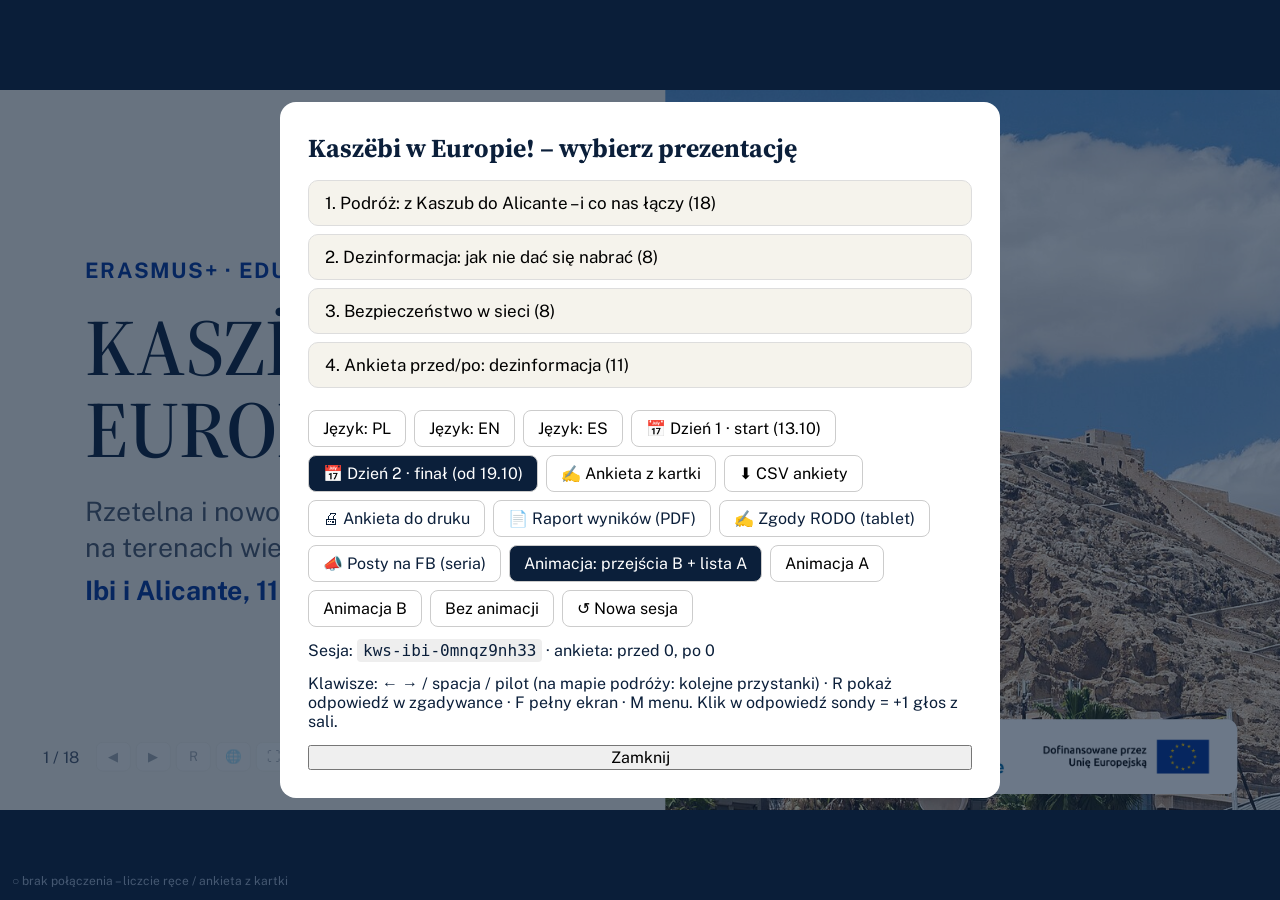
==== index.html @ cbd4b21d "Certificate step 3 shows only the A4 preview (v73) Co-Authored-By: Claude Opus 5.5 <noreply@anthropi" ====
<!doctype html>
<html lang="pl">
<head>
<meta charset="utf-8">
<meta name="viewport" content="width=device-width,initial-scale=1">
<title>Kaszëbi w Europie! – prezentacje</title>
<link rel="preconnect" href="https://fonts.googleapis.com">
<link href="https://fonts.googleapis.com/css2?family=Public+Sans:wght@400;700&family=Source+Serif+4:wght@600&display=swap" rel="stylesheet">
<link rel="stylesheet" href="vendor/maplibre-gl.css">
<link rel="stylesheet" href="style.css?v=73">
</head>
<body>
<div id="viewport"></div>
<div id="nav"><button id="prev">←</button><span id="pos"></span><button id="next">→</button></div>
<div id="chrome">
  <button data-act="prev">◀</button><button data-act="next">▶</button>
  <button data-act="reveal">R</button><button data-act="full">⛶</button><button data-act="menu">☰ Menu</button>
</div>
<div id="live"></div>
<div id="menu"><div class="card" id="menucard"></div></div>
<script src="qrcode.min.js"></script>
<script src="data.js?v=73"></script>
<script src="credits.js?v=73"></script>
<script src="vendor/maplibre-gl.js"></script>
<script src="common.js?v=73"></script>
<script src="maps.js?v=73"></script>
<script src="app.js?v=73"></script>
</body>
</html>
---- vendor/maplibre-gl.css ----
.maplibregl-map{font:12px/20px Helvetica Neue,Arial,Helvetica,sans-serif;overflow:hidden;position:relative;-webkit-tap-highlight-color:rgb(0 0 0/0)}.maplibregl-canvas{left:0;position:absolute;top:0}.maplibregl-map:fullscreen{height:100%;width:100%}.maplibregl-ctrl-group button.maplibregl-ctrl-compass{touch-action:none}.maplibregl-canvas-container.maplibregl-interactive,.maplibregl-ctrl-group button.maplibregl-ctrl-compass{cursor:grab;-webkit-user-select:none;-moz-user-select:none;user-select:none}.maplibregl-canvas-container.maplibregl-interactive.maplibregl-track-pointer{cursor:pointer}.maplibregl-canvas-container.maplibregl-interactive:active,.maplibregl-ctrl-group button.maplibregl-ctrl-compass:active{cursor:grabbing}.maplibregl-canvas-container.maplibregl-touch-zoom-rotate,.maplibregl-canvas-container.maplibregl-touch-zoom-rotate .maplibregl-canvas{touch-action:pan-x pan-y}.maplibregl-canvas-container.maplibregl-touch-drag-pan,.maplibregl-canvas-container.maplibregl-touch-drag-pan .maplibregl-canvas{touch-action:pinch-zoom}.maplibregl-canvas-container.maplibregl-touch-zoom-rotate.maplibregl-touch-drag-pan,.maplibregl-canvas-container.maplibregl-touch-zoom-rotate.maplibregl-touch-drag-pan .maplibregl-canvas{touch-action:none}.maplibregl-canvas-container.maplibregl-touch-drag-pan.maplibregl-cooperative-gestures,.maplibregl-canvas-container.maplibregl-touch-drag-pan.maplibregl-cooperative-gestures .maplibregl-canvas{touch-action:pan-x pan-y}.maplibregl-ctrl-bottom-left,.maplibregl-ctrl-bottom-right,.maplibregl-ctrl-top-left,.maplibregl-ctrl-top-right{pointer-events:none;position:absolute;z-index:2}.maplibregl-ctrl-top-left{left:0;top:0}.maplibregl-ctrl-top-right{right:0;top:0}.maplibregl-ctrl-bottom-left{bottom:0;left:0}.maplibregl-ctrl-bottom-right{bottom:0;right:0}.maplibregl-ctrl{clear:both;pointer-events:auto;transform:translate(0)}.maplibregl-ctrl-top-left .maplibregl-ctrl{float:left;margin:10px 0 0 10px}.maplibregl-ctrl-top-right .maplibregl-ctrl{float:right;margin:10px 10px 0 0}.maplibregl-ctrl-bottom-left .maplibregl-ctrl{float:left;margin:0 0 10px 10px}.maplibregl-ctrl-bottom-right .maplibregl-ctrl{float:right;margin:0 10px 10px 0}.maplibregl-ctrl-group{background:#fff;border-radius:4px}.maplibregl-ctrl-group:not(:empty){box-shadow:0 0 0 2px rgba(0,0,0,.1)}@media (forced-colors:active){.maplibregl-ctrl-group:not(:empty){box-shadow:0 0 0 2px ButtonText}}.maplibregl-ctrl-group button{background-color:transparent;border:0;box-sizing:border-box;cursor:pointer;display:block;height:29px;outline:none;padding:0;width:29px}.maplibregl-ctrl-group button+button{border-top:1px solid #ddd}.maplibregl-ctrl button .maplibregl-ctrl-icon{background-position:50%;background-repeat:no-repeat;display:block;height:100%;width:100%}@media (forced-colors:active){.maplibregl-ctrl-icon{background-color:transparent}.maplibregl-ctrl-group button+button{border-top:1px solid ButtonText}}.maplibregl-ctrl button::-moz-focus-inner{border:0;padding:0}.maplibregl-ctrl-attrib-button:focus,.maplibregl-ctrl-group button:focus{box-shadow:0 0 2px 2px #0096ff}.maplibregl-ctrl button:disabled{cursor:not-allowed}.maplibregl-ctrl button:disabled .maplibregl-ctrl-icon{opacity:.25}.maplibregl-ctrl button:not(:disabled):hover{background-color:rgb(0 0 0/5%)}.maplibregl-ctrl-group button:focus:focus-visible{box-shadow:0 0 2px 2px #0096ff}.maplibregl-ctrl-group button:focus:not(:focus-visible){box-shadow:none}.maplibregl-ctrl-group button:focus:first-child{border-radius:4px 4px 0 0}.maplibregl-ctrl-group button:focus:last-child{border-radius:0 0 4px 4px}.maplibregl-ctrl-group button:focus:only-child{border-radius:inherit}.maplibregl-ctrl button.maplibregl-ctrl-zoom-out .maplibregl-ctrl-icon{background-image:url("data:image/svg+xml;charset=utf-8,%3Csvg xmlns='http://www.w3.org/2000/svg' width='29' height='29' fill='%23333' viewBox='0 0 29 29'%3E%3Cpath d='M10 13c-.75 0-1.5.75-1.5 1.5S9.25 16 10 16h9c.75 0 1.5-.75 1.5-1.5S19.75 13 19 13z'/%3E%3C/svg%3E")}.maplibregl-ctrl button.maplibregl-ctrl-zoom-in .maplibregl-ctrl-icon{background-image:url("data:image/svg+xml;charset=utf-8,%3Csvg xmlns='http://www.w3.org/2000/svg' width='29' height='29' fill='%23333' viewBox='0 0 29 29'%3E%3Cpath d='M14.5 8.5c-.75 0-1.5.75-1.5 1.5v3h-3c-.75 0-1.5.75-1.5 1.5S9.25 16 10 16h3v3c0 .75.75 1.5 1.5 1.5S16 19.75 16 19v-3h3c.75 0 1.5-.75 1.5-1.5S19.75 13 19 13h-3v-3c0-.75-.75-1.5-1.5-1.5'/%3E%3C/svg%3E")}@media (forced-colors:active){.maplibregl-ctrl button.maplibregl-ctrl-zoom-out .maplibregl-ctrl-icon{background-image:url("data:image/svg+xml;charset=utf-8,%3Csvg xmlns='http://www.w3.org/2000/svg' width='29' height='29' fill='%23fff' viewBox='0 0 29 29'%3E%3Cpath d='M10 13c-.75 0-1.5.75-1.5 1.5S9.25 16 10 16h9c.75 0 1.5-.75 1.5-1.5S19.75 13 19 13z'/%3E%3C/svg%3E")}.maplibregl-ctrl button.maplibregl-ctrl-zoom-in .maplibregl-ctrl-icon{background-image:url("data:image/svg+xml;charset=utf-8,%3Csvg xmlns='http://www.w3.org/2000/svg' width='29' height='29' fill='%23fff' viewBox='0 0 29 29'%3E%3Cpath d='M14.5 8.5c-.75 0-1.5.75-1.5 1.5v3h-3c-.75 0-1.5.75-1.5 1.5S9.25 16 10 16h3v3c0 .75.75 1.5 1.5 1.5S16 19.75 16 19v-3h3c.75 0 1.5-.75 1.5-1.5S19.75 13 19 13h-3v-3c0-.75-.75-1.5-1.5-1.5'/%3E%3C/svg%3E")}}@media (forced-colors:active) and (prefers-color-scheme:light){.maplibregl-ctrl button.maplibregl-ctrl-zoom-out .maplibregl-ctrl-icon{background-image:url("data:image/svg+xml;charset=utf-8,%3Csvg xmlns='http://www.w3.org/2000/svg' width='29' height='29' viewBox='0 0 29 29'%3E%3Cpath d='M10 13c-.75 0-1.5.75-1.5 1.5S9.25 16 10 16h9c.75 0 1.5-.75 1.5-1.5S19.75 13 19 13z'/%3E%3C/svg%3E")}.maplibregl-ctrl button.maplibregl-ctrl-zoom-in .maplibregl-ctrl-icon{background-image:url("data:image/svg+xml;charset=utf-8,%3Csvg xmlns='http://www.w3.org/2000/svg' width='29' height='29' viewBox='0 0 29 29'%3E%3Cpath d='M14.5 8.5c-.75 0-1.5.75-1.5 1.5v3h-3c-.75 0-1.5.75-1.5 1.5S9.25 16 10 16h3v3c0 .75.75 1.5 1.5 1.5S16 19.75 16 19v-3h3c.75 0 1.5-.75 1.5-1.5S19.75 13 19 13h-3v-3c0-.75-.75-1.5-1.5-1.5'/%3E%3C/svg%3E")}}.maplibregl-ctrl button.maplibregl-ctrl-fullscreen .maplibregl-ctrl-icon{background-image:url("data:image/svg+xml;charset=utf-8,%3Csvg xmlns='http://www.w3.org/2000/svg' width='29' height='29' fill='%23333' viewBox='0 0 29 29'%3E%3Cpath d='M24 16v5.5c0 1.75-.75 2.5-2.5 2.5H16v-1l3-1.5-4-5.5 1-1 5.5 4 1.5-3zM6 16l1.5 3 5.5-4 1 1-4 5.5 3 1.5v1H7.5C5.75 24 5 23.25 5 21.5V16zm7-11v1l-3 1.5 4 5.5-1 1-5.5-4L6 13H5V7.5C5 5.75 5.75 5 7.5 5zm11 2.5c0-1.75-.75-2.5-2.5-2.5H16v1l3 1.5-4 5.5 1 1 5.5-4 1.5 3h1z'/%3E%3C/svg%3E")}.maplibregl-ctrl button.maplibregl-ctrl-shrink .maplibregl-ctrl-icon{background-image:url("data:image/svg+xml;charset=utf-8,%3Csvg xmlns='http://www.w3.org/2000/svg' width='29' height='29' viewBox='0 0 29 29'%3E%3Cpath d='M18.5 16c-1.75 0-2.5.75-2.5 2.5V24h1l1.5-3 5.5 4 1-1-4-5.5 3-1.5v-1zM13 18.5c0-1.75-.75-2.5-2.5-2.5H5v1l3 1.5L4 24l1 1 5.5-4 1.5 3h1zm3-8c0 1.75.75 2.5 2.5 2.5H24v-1l-3-1.5L25 5l-1-1-5.5 4L17 5h-1zM10.5 13c1.75 0 2.5-.75 2.5-2.5V5h-1l-1.5 3L5 4 4 5l4 5.5L5 12v1z'/%3E%3C/svg%3E")}@media (forced-colors:active){.maplibregl-ctrl button.maplibregl-ctrl-fullscreen .maplibregl-ctrl-icon{background-image:url("data:image/svg+xml;charset=utf-8,%3Csvg xmlns='http://www.w3.org/2000/svg' width='29' height='29' fill='%23fff' viewBox='0 0 29 29'%3E%3Cpath d='M24 16v5.5c0 1.75-.75 2.5-2.5 2.5H16v-1l3-1.5-4-5.5 1-1 5.5 4 1.5-3zM6 16l1.5 3 5.5-4 1 1-4 5.5 3 1.5v1H7.5C5.75 24 5 23.25 5 21.5V16zm7-11v1l-3 1.5 4 5.5-1 1-5.5-4L6 13H5V7.5C5 5.75 5.75 5 7.5 5zm11 2.5c0-1.75-.75-2.5-2.5-2.5H16v1l3 1.5-4 5.5 1 1 5.5-4 1.5 3h1z'/%3E%3C/svg%3E")}.maplibregl-ctrl button.maplibregl-ctrl-shrink .maplibregl-ctrl-icon{background-image:url("data:image/svg+xml;charset=utf-8,%3Csvg xmlns='http://www.w3.org/2000/svg' width='29' height='29' fill='%23fff' viewBox='0 0 29 29'%3E%3Cpath d='M18.5 16c-1.75 0-2.5.75-2.5 2.5V24h1l1.5-3 5.5 4 1-1-4-5.5 3-1.5v-1zM13 18.5c0-1.75-.75-2.5-2.5-2.5H5v1l3 1.5L4 24l1 1 5.5-4 1.5 3h1zm3-8c0 1.75.75 2.5 2.5 2.5H24v-1l-3-1.5L25 5l-1-1-5.5 4L17 5h-1zM10.5 13c1.75 0 2.5-.75 2.5-2.5V5h-1l-1.5 3L5 4 4 5l4 5.5L5 12v1z'/%3E%3C/svg%3E")}}@media (forced-colors:active) and (prefers-color-scheme:light){.maplibregl-ctrl button.maplibregl-ctrl-fullscreen .maplibregl-ctrl-icon{background-image:url("data:image/svg+xml;charset=utf-8,%3Csvg xmlns='http://www.w3.org/2000/svg' width='29' height='29' viewBox='0 0 29 29'%3E%3Cpath d='M24 16v5.5c0 1.75-.75 2.5-2.5 2.5H16v-1l3-1.5-4-5.5 1-1 5.5 4 1.5-3zM6 16l1.5 3 5.5-4 1 1-4 5.5 3 1.5v1H7.5C5.75 24 5 23.25 5 21.5V16zm7-11v1l-3 1.5 4 5.5-1 1-5.5-4L6 13H5V7.5C5 5.75 5.75 5 7.5 5zm11 2.5c0-1.75-.75-2.5-2.5-2.5H16v1l3 1.5-4 5.5 1 1 5.5-4 1.5 3h1z'/%3E%3C/svg%3E")}.maplibregl-ctrl button.maplibregl-ctrl-shrink .maplibregl-ctrl-icon{background-image:url("data:image/svg+xml;charset=utf-8,%3Csvg xmlns='http://www.w3.org/2000/svg' width='29' height='29' viewBox='0 0 29 29'%3E%3Cpath d='M18.5 16c-1.75 0-2.5.75-2.5 2.5V24h1l1.5-3 5.5 4 1-1-4-5.5 3-1.5v-1zM13 18.5c0-1.75-.75-2.5-2.5-2.5H5v1l3 1.5L4 24l1 1 5.5-4 1.5 3h1zm3-8c0 1.75.75 2.5 2.5 2.5H24v-1l-3-1.5L25 5l-1-1-5.5 4L17 5h-1zM10.5 13c1.75 0 2.5-.75 2.5-2.5V5h-1l-1.5 3L5 4 4 5l4 5.5L5 12v1z'/%3E%3C/svg%3E")}}.maplibregl-ctrl button.maplibregl-ctrl-compass .maplibregl-ctrl-icon{background-image:url("data:image/svg+xml;charset=utf-8,%3Csvg xmlns='http://www.w3.org/2000/svg' width='29' height='29' fill='%23333' viewBox='0 0 29 29'%3E%3Cpath d='m10.5 14 4-8 4 8z'/%3E%3Cpath fill='%23ccc' d='m10.5 16 4 8 4-8z'/%3E%3C/svg%3E")}@media (forced-colors:active){.maplibregl-ctrl button.maplibregl-ctrl-compass .maplibregl-ctrl-icon{background-image:url("data:image/svg+xml;charset=utf-8,%3Csvg xmlns='http://www.w3.org/2000/svg' width='29' height='29' fill='%23fff' viewBox='0 0 29 29'%3E%3Cpath d='m10.5 14 4-8 4 8z'/%3E%3Cpath fill='%23ccc' d='m10.5 16 4 8 4-8z'/%3E%3C/svg%3E")}}@media (forced-colors:active) and (prefers-color-scheme:light){.maplibregl-ctrl button.maplibregl-ctrl-compass .maplibregl-ctrl-icon{background-image:url("data:image/svg+xml;charset=utf-8,%3Csvg xmlns='http://www.w3.org/2000/svg' width='29' height='29' viewBox='0 0 29 29'%3E%3Cpath d='m10.5 14 4-8 4 8z'/%3E%3Cpath fill='%23ccc' d='m10.5 16 4 8 4-8z'/%3E%3C/svg%3E")}}.maplibregl-ctrl button.maplibregl-ctrl-terrain .maplibregl-ctrl-icon{background-image:url("data:image/svg+xml;charset=utf-8,%3Csvg xmlns='http://www.w3.org/2000/svg' width='22' height='22' fill='%23333' viewBox='0 0 22 22'%3E%3Cpath d='m1.754 13.406 4.453-4.851 3.09 3.09 3.281 3.277.969-.969-3.309-3.312 3.844-4.121 6.148 6.886h1.082v-.855l-7.207-8.07-4.84 5.187L6.169 6.57l-5.48 5.965v.871ZM.688 16.844h20.625v1.375H.688Zm0 0'/%3E%3C/svg%3E")}.maplibregl-ctrl button.maplibregl-ctrl-terrain-enabled .maplibregl-ctrl-icon{background-image:url("data:image/svg+xml;charset=utf-8,%3Csvg xmlns='http://www.w3.org/2000/svg' width='22' height='22' fill='%2333b5e5' viewBox='0 0 22 22'%3E%3Cpath d='m1.754 13.406 4.453-4.851 3.09 3.09 3.281 3.277.969-.969-3.309-3.312 3.844-4.121 6.148 6.886h1.082v-.855l-7.207-8.07-4.84 5.187L6.169 6.57l-5.48 5.965v.871ZM.688 16.844h20.625v1.375H.688Zm0 0'/%3E%3C/svg%3E")}.maplibregl-ctrl button.maplibregl-ctrl-geolocate .maplibregl-ctrl-icon{background-image:url("data:image/svg+xml;charset=utf-8,%3Csvg xmlns='http://www.w3.org/2000/svg' width='29' height='29' fill='%23333' viewBox='0 0 20 20'%3E%3Cpath d='M10 4C9 4 9 5 9 5v.1A5 5 0 0 0 5.1 9H5s-1 0-1 1 1 1 1 1h.1A5 5 0 0 0 9 14.9v.1s0 1 1 1 1-1 1-1v-.1a5 5 0 0 0 3.9-3.9h.1s1 0 1-1-1-1-1-1h-.1A5 5 0 0 0 11 5.1V5s0-1-1-1m0 2.5a3.5 3.5 0 1 1 0 7 3.5 3.5 0 1 1 0-7'/%3E%3Ccircle cx='10' cy='10' r='2'/%3E%3C/svg%3E")}.maplibregl-ctrl button.maplibregl-ctrl-geolocate:disabled .maplibregl-ctrl-icon{background-image:url("data:image/svg+xml;charset=utf-8,%3Csvg xmlns='http://www.w3.org/2000/svg' width='29' height='29' fill='%23aaa' viewBox='0 0 20 20'%3E%3Cpath d='M10 4C9 4 9 5 9 5v.1A5 5 0 0 0 5.1 9H5s-1 0-1 1 1 1 1 1h.1A5 5 0 0 0 9 14.9v.1s0 1 1 1 1-1 1-1v-.1a5 5 0 0 0 3.9-3.9h.1s1 0 1-1-1-1-1-1h-.1A5 5 0 0 0 11 5.1V5s0-1-1-1m0 2.5a3.5 3.5 0 1 1 0 7 3.5 3.5 0 1 1 0-7'/%3E%3Ccircle cx='10' cy='10' r='2'/%3E%3Cpath fill='red' d='m14 5 1 1-9 9-1-1z'/%3E%3C/svg%3E")}.maplibregl-ctrl button.maplibregl-ctrl-geolocate.maplibregl-ctrl-geolocate-active .maplibregl-ctrl-icon{background-image:url("data:image/svg+xml;charset=utf-8,%3Csvg xmlns='http://www.w3.org/2000/svg' width='29' height='29' fill='%2333b5e5' viewBox='0 0 20 20'%3E%3Cpath d='M10 4C9 4 9 5 9 5v.1A5 5 0 0 0 5.1 9H5s-1 0-1 1 1 1 1 1h.1A5 5 0 0 0 9 14.9v.1s0 1 1 1 1-1 1-1v-.1a5 5 0 0 0 3.9-3.9h.1s1 0 1-1-1-1-1-1h-.1A5 5 0 0 0 11 5.1V5s0-1-1-1m0 2.5a3.5 3.5 0 1 1 0 7 3.5 3.5 0 1 1 0-7'/%3E%3Ccircle cx='10' cy='10' r='2'/%3E%3C/svg%3E")}.maplibregl-ctrl button.maplibregl-ctrl-geolocate.maplibregl-ctrl-geolocate-active-error .maplibregl-ctrl-icon{background-image:url("data:image/svg+xml;charset=utf-8,%3Csvg xmlns='http://www.w3.org/2000/svg' width='29' height='29' fill='%23e58978' viewBox='0 0 20 20'%3E%3Cpath d='M10 4C9 4 9 5 9 5v.1A5 5 0 0 0 5.1 9H5s-1 0-1 1 1 1 1 1h.1A5 5 0 0 0 9 14.9v.1s0 1 1 1 1-1 1-1v-.1a5 5 0 0 0 3.9-3.9h.1s1 0 1-1-1-1-1-1h-.1A5 5 0 0 0 11 5.1V5s0-1-1-1m0 2.5a3.5 3.5 0 1 1 0 7 3.5 3.5 0 1 1 0-7'/%3E%3Ccircle cx='10' cy='10' r='2'/%3E%3C/svg%3E")}.maplibregl-ctrl button.maplibregl-ctrl-geolocate.maplibregl-ctrl-geolocate-background .maplibregl-ctrl-icon{background-image:url("data:image/svg+xml;charset=utf-8,%3Csvg xmlns='http://www.w3.org/2000/svg' width='29' height='29' fill='%2333b5e5' viewBox='0 0 20 20'%3E%3Cpath d='M10 4C9 4 9 5 9 5v.1A5 5 0 0 0 5.1 9H5s-1 0-1 1 1 1 1 1h.1A5 5 0 0 0 9 14.9v.1s0 1 1 1 1-1 1-1v-.1a5 5 0 0 0 3.9-3.9h.1s1 0 1-1-1-1-1-1h-.1A5 5 0 0 0 11 5.1V5s0-1-1-1m0 2.5a3.5 3.5 0 1 1 0 7 3.5 3.5 0 1 1 0-7'/%3E%3C/svg%3E")}.maplibregl-ctrl button.maplibregl-ctrl-geolocate.maplibregl-ctrl-geolocate-background-error .maplibregl-ctrl-icon{background-image:url("data:image/svg+xml;charset=utf-8,%3Csvg xmlns='http://www.w3.org/2000/svg' width='29' height='29' fill='%23e54e33' viewBox='0 0 20 20'%3E%3Cpath d='M10 4C9 4 9 5 9 5v.1A5 5 0 0 0 5.1 9H5s-1 0-1 1 1 1 1 1h.1A5 5 0 0 0 9 14.9v.1s0 1 1 1 1-1 1-1v-.1a5 5 0 0 0 3.9-3.9h.1s1 0 1-1-1-1-1-1h-.1A5 5 0 0 0 11 5.1V5s0-1-1-1m0 2.5a3.5 3.5 0 1 1 0 7 3.5 3.5 0 1 1 0-7'/%3E%3C/svg%3E")}.maplibregl-ctrl button.maplibregl-ctrl-geolocate.maplibregl-ctrl-geolocate-waiting .maplibregl-ctrl-icon{animation:maplibregl-spin 2s linear infinite}@media (forced-colors:active){.maplibregl-ctrl button.maplibregl-ctrl-geolocate .maplibregl-ctrl-icon{background-image:url("data:image/svg+xml;charset=utf-8,%3Csvg xmlns='http://www.w3.org/2000/svg' width='29' height='29' fill='%23fff' viewBox='0 0 20 20'%3E%3Cpath d='M10 4C9 4 9 5 9 5v.1A5 5 0 0 0 5.1 9H5s-1 0-1 1 1 1 1 1h.1A5 5 0 0 0 9 14.9v.1s0 1 1 1 1-1 1-1v-.1a5 5 0 0 0 3.9-3.9h.1s1 0 1-1-1-1-1-1h-.1A5 5 0 0 0 11 5.1V5s0-1-1-1m0 2.5a3.5 3.5 0 1 1 0 7 3.5 3.5 0 1 1 0-7'/%3E%3Ccircle cx='10' cy='10' r='2'/%3E%3C/svg%3E")}.maplibregl-ctrl button.maplibregl-ctrl-geolocate:disabled .maplibregl-ctrl-icon{background-image:url("data:image/svg+xml;charset=utf-8,%3Csvg xmlns='http://www.w3.org/2000/svg' width='29' height='29' fill='%23999' viewBox='0 0 20 20'%3E%3Cpath d='M10 4C9 4 9 5 9 5v.1A5 5 0 0 0 5.1 9H5s-1 0-1 1 1 1 1 1h.1A5 5 0 0 0 9 14.9v.1s0 1 1 1 1-1 1-1v-.1a5 5 0 0 0 3.9-3.9h.1s1 0 1-1-1-1-1-1h-.1A5 5 0 0 0 11 5.1V5s0-1-1-1m0 2.5a3.5 3.5 0 1 1 0 7 3.5 3.5 0 1 1 0-7'/%3E%3Ccircle cx='10' cy='10' r='2'/%3E%3Cpath fill='red' d='m14 5 1 1-9 9-1-1z'/%3E%3C/svg%3E")}.maplibregl-ctrl button.maplibregl-ctrl-geolocate.maplibregl-ctrl-geolocate-active .maplibregl-ctrl-icon{background-image:url("data:image/svg+xml;charset=utf-8,%3Csvg xmlns='http://www.w3.org/2000/svg' width='29' height='29' fill='%2333b5e5' viewBox='0 0 20 20'%3E%3Cpath d='M10 4C9 4 9 5 9 5v.1A5 5 0 0 0 5.1 9H5s-1 0-1 1 1 1 1 1h.1A5 5 0 0 0 9 14.9v.1s0 1 1 1 1-1 1-1v-.1a5 5 0 0 0 3.9-3.9h.1s1 0 1-1-1-1-1-1h-.1A5 5 0 0 0 11 5.1V5s0-1-1-1m0 2.5a3.5 3.5 0 1 1 0 7 3.5 3.5 0 1 1 0-7'/%3E%3Ccircle cx='10' cy='10' r='2'/%3E%3C/svg%3E")}.maplibregl-ctrl button.maplibregl-ctrl-geolocate.maplibregl-ctrl-geolocate-active-error .maplibregl-ctrl-icon{background-image:url("data:image/svg+xml;charset=utf-8,%3Csvg xmlns='http://www.w3.org/2000/svg' width='29' height='29' fill='%23e58978' viewBox='0 0 20 20'%3E%3Cpath d='M10 4C9 4 9 5 9 5v.1A5 5 0 0 0 5.1 9H5s-1 0-1 1 1 1 1 1h.1A5 5 0 0 0 9 14.9v.1s0 1 1 1 1-1 1-1v-.1a5 5 0 0 0 3.9-3.9h.1s1 0 1-1-1-1-1-1h-.1A5 5 0 0 0 11 5.1V5s0-1-1-1m0 2.5a3.5 3.5 0 1 1 0 7 3.5 3.5 0 1 1 0-7'/%3E%3Ccircle cx='10' cy='10' r='2'/%3E%3C/svg%3E")}.maplibregl-ctrl button.maplibregl-ctrl-geolocate.maplibregl-ctrl-geolocate-background .maplibregl-ctrl-icon{background-image:url("data:image/svg+xml;charset=utf-8,%3Csvg xmlns='http://www.w3.org/2000/svg' width='29' height='29' fill='%2333b5e5' viewBox='0 0 20 20'%3E%3Cpath d='M10 4C9 4 9 5 9 5v.1A5 5 0 0 0 5.1 9H5s-1 0-1 1 1 1 1 1h.1A5 5 0 0 0 9 14.9v.1s0 1 1 1 1-1 1-1v-.1a5 5 0 0 0 3.9-3.9h.1s1 0 1-1-1-1-1-1h-.1A5 5 0 0 0 11 5.1V5s0-1-1-1m0 2.5a3.5 3.5 0 1 1 0 7 3.5 3.5 0 1 1 0-7'/%3E%3C/svg%3E")}.maplibregl-ctrl button.maplibregl-ctrl-geolocate.maplibregl-ctrl-geolocate-background-error .maplibregl-ctrl-icon{background-image:url("data:image/svg+xml;charset=utf-8,%3Csvg xmlns='http://www.w3.org/2000/svg' width='29' height='29' fill='%23e54e33' viewBox='0 0 20 20'%3E%3Cpath d='M10 4C9 4 9 5 9 5v.1A5 5 0 0 0 5.1 9H5s-1 0-1 1 1 1 1 1h.1A5 5 0 0 0 9 14.9v.1s0 1 1 1 1-1 1-1v-.1a5 5 0 0 0 3.9-3.9h.1s1 0 1-1-1-1-1-1h-.1A5 5 0 0 0 11 5.1V5s0-1-1-1m0 2.5a3.5 3.5 0 1 1 0 7 3.5 3.5 0 1 1 0-7'/%3E%3C/svg%3E")}}@media (forced-colors:active) and (prefers-color-scheme:light){.maplibregl-ctrl button.maplibregl-ctrl-geolocate .maplibregl-ctrl-icon{background-image:url("data:image/svg+xml;charset=utf-8,%3Csvg xmlns='http://www.w3.org/2000/svg' width='29' height='29' viewBox='0 0 20 20'%3E%3Cpath d='M10 4C9 4 9 5 9 5v.1A5 5 0 0 0 5.1 9H5s-1 0-1 1 1 1 1 1h.1A5 5 0 0 0 9 14.9v.1s0 1 1 1 1-1 1-1v-.1a5 5 0 0 0 3.9-3.9h.1s1 0 1-1-1-1-1-1h-.1A5 5 0 0 0 11 5.1V5s0-1-1-1m0 2.5a3.5 3.5 0 1 1 0 7 3.5 3.5 0 1 1 0-7'/%3E%3Ccircle cx='10' cy='10' r='2'/%3E%3C/svg%3E")}.maplibregl-ctrl button.maplibregl-ctrl-geolocate:disabled .maplibregl-ctrl-icon{background-image:url("data:image/svg+xml;charset=utf-8,%3Csvg xmlns='http://www.w3.org/2000/svg' width='29' height='29' fill='%23666' viewBox='0 0 20 20'%3E%3Cpath d='M10 4C9 4 9 5 9 5v.1A5 5 0 0 0 5.1 9H5s-1 0-1 1 1 1 1 1h.1A5 5 0 0 0 9 14.9v.1s0 1 1 1 1-1 1-1v-.1a5 5 0 0 0 3.9-3.9h.1s1 0 1-1-1-1-1-1h-.1A5 5 0 0 0 11 5.1V5s0-1-1-1m0 2.5a3.5 3.5 0 1 1 0 7 3.5 3.5 0 1 1 0-7'/%3E%3Ccircle cx='10' cy='10' r='2'/%3E%3Cpath fill='red' d='m14 5 1 1-9 9-1-1z'/%3E%3C/svg%3E")}}@keyframes maplibregl-spin{0%{transform:rotate(0deg)}to{transform:rotate(1turn)}}a.maplibregl-ctrl-logo{background-image:url("data:image/svg+xml;charset=utf-8,%3Csvg xmlns='http://www.w3.org/2000/svg' width='88' height='23' fill='none'%3E%3Cpath fill='%23000' fill-opacity='.4' fill-rule='evenodd' d='M17.408 16.796h-1.827l2.501-12.095h.198l3.324 6.533.988 2.19.988-2.19 3.258-6.533h.181l2.6 12.095h-1.81l-1.218-5.644-.362-1.71-.658 1.71-2.929 5.644h-.098l-2.914-5.644-.757-1.71-.345 1.71zm1.958-3.42-.726 3.663a1.255 1.255 0 0 1-1.232 1.011h-1.827a1.255 1.255 0 0 1-1.229-1.509l2.501-12.095a1.255 1.255 0 0 1 1.23-1.001h.197a1.25 1.25 0 0 1 1.12.685l3.19 6.273 3.125-6.263a1.25 1.25 0 0 1 1.123-.695h.181a1.255 1.255 0 0 1 1.227.991l1.443 6.71a5 5 0 0 1 .314-.787l.009-.016a4.6 4.6 0 0 1 1.777-1.887c.782-.46 1.668-.667 2.611-.667a4.6 4.6 0 0 1 1.7.32l.306.134c.21-.16.474-.256.759-.256h1.694a1.255 1.255 0 0 1 1.212.925 1.255 1.255 0 0 1 1.212-.925h1.711c.284 0 .545.094.755.252.613-.3 1.312-.45 2.075-.45 1.356 0 2.557.445 3.482 1.4q.47.48.763 1.064V4.701a1.255 1.255 0 0 1 1.255-1.255h1.86A1.255 1.255 0 0 1 54.44 4.7v9.194h2.217c.19 0 .37.043.532.118v-4.77c0-.356.147-.678.385-.906a2.42 2.42 0 0 1-.682-1.71c0-.665.267-1.253.735-1.7a2.45 2.45 0 0 1 1.722-.674 2.43 2.43 0 0 1 1.705.675q.318.302.504.683V4.7a1.255 1.255 0 0 1 1.255-1.255h1.744A1.255 1.255 0 0 1 65.812 4.7v3.335a4.8 4.8 0 0 1 1.526-.246c.938 0 1.817.214 2.59.69a4.47 4.47 0 0 1 1.67 1.743v-.98a1.255 1.255 0 0 1 1.256-1.256h1.777c.233 0 .451.064.639.174a3.4 3.4 0 0 1 1.567-.372c.346 0 .861.02 1.285.232a1.25 1.25 0 0 1 .689 1.004 4.7 4.7 0 0 1 .853-.588c.795-.44 1.675-.647 2.61-.647 1.385 0 2.65.39 3.525 1.396.836.938 1.168 2.173 1.168 3.528q-.001.515-.056 1.051a1.255 1.255 0 0 1-.947 1.09l.408.952a1.255 1.255 0 0 1-.477 1.552c-.418.268-.92.463-1.458.612-.613.171-1.304.244-2.049.244-1.06 0-2.043-.207-2.886-.698l-.015-.008c-.798-.48-1.419-1.135-1.818-1.963l-.004-.008a5.8 5.8 0 0 1-.548-2.512q0-.429.053-.843a1.3 1.3 0 0 1-.333-.086l-.166-.004c-.223 0-.426.062-.643.228-.03.024-.142.139-.142.59v3.883a1.255 1.255 0 0 1-1.256 1.256h-1.777a1.255 1.255 0 0 1-1.256-1.256V15.69l-.032.057a4.8 4.8 0 0 1-1.86 1.833 5.04 5.04 0 0 1-2.484.634 4.5 4.5 0 0 1-1.935-.424 1.25 1.25 0 0 1-.764.258h-1.71a1.255 1.255 0 0 1-1.256-1.255V7.687a2.4 2.4 0 0 1-.428.625c.253.23.412.561.412.93v7.553a1.255 1.255 0 0 1-1.256 1.255h-1.843a1.25 1.25 0 0 1-.894-.373c-.228.23-.544.373-.894.373H51.32a1.255 1.255 0 0 1-1.256-1.255v-1.251l-.061.117a4.7 4.7 0 0 1-1.782 1.884 4.77 4.77 0 0 1-2.485.67 5.6 5.6 0 0 1-1.485-.188l.009 2.764a1.255 1.255 0 0 1-1.255 1.259h-1.729a1.255 1.255 0 0 1-1.255-1.255v-3.537a1.255 1.255 0 0 1-1.167.793h-1.679a1.25 1.25 0 0 1-.77-.263 4.5 4.5 0 0 1-1.945.429c-.885 0-1.724-.21-2.495-.632l-.017-.01a5 5 0 0 1-1.081-.836 1.255 1.255 0 0 1-1.254 1.312h-1.81a1.255 1.255 0 0 1-1.228-.99l-.782-3.625-2.044 3.939a1.25 1.25 0 0 1-1.115.676h-.098a1.25 1.25 0 0 1-1.116-.68l-2.061-3.994zM35.92 16.63l.207-.114.223-.15q.493-.356.735-.785l.061-.118.033 1.332h1.678V9.242h-1.694l-.033 1.267q-.133-.329-.526-.658l-.032-.028a3.2 3.2 0 0 0-.668-.428l-.27-.12a3.3 3.3 0 0 0-1.235-.23q-1.136-.001-1.974.493a3.36 3.36 0 0 0-1.3 1.382q-.445.89-.444 2.074 0 1.2.51 2.107a3.8 3.8 0 0 0 1.382 1.381 3.9 3.9 0 0 0 1.893.477q.795 0 1.455-.33zm-2.789-5.38q-.576.675-.575 1.762 0 1.102.559 1.794.576.675 1.645.675a2.25 2.25 0 0 0 .934-.19 2.2 2.2 0 0 0 .468-.29l.178-.161a2.2 2.2 0 0 0 .397-.561q.244-.5.244-1.15v-.115q0-.708-.296-1.267l-.043-.077a2.2 2.2 0 0 0-.633-.709l-.13-.086-.047-.028a2.1 2.1 0 0 0-1.073-.285q-1.052 0-1.629.692zm2.316 2.706c.163-.17.28-.407.28-.83v-.114c0-.292-.06-.508-.15-.68a.96.96 0 0 0-.353-.389.85.85 0 0 0-.464-.127c-.4 0-.56.114-.664.239l-.01.012c-.148.174-.275.45-.275.945 0 .506.122.801.27.99.097.11.266.224.68.224.303 0 .504-.09.687-.269zm7.545 1.705a2.6 2.6 0 0 0 .331.423q.319.33.755.548l.173.074q.65.255 1.49.255 1.02 0 1.844-.493a3.45 3.45 0 0 0 1.316-1.4q.493-.904.493-2.089 0-1.909-.988-2.913-.988-1.02-2.584-1.02-.898 0-1.575.347a3 3 0 0 0-.415.262l-.199.166a3.4 3.4 0 0 0-.64.82V9.242h-1.712v11.553h1.729l-.017-5.134zm.53-1.138q.206.29.48.5l.155.11.053.034q.51.296 1.119.297 1.07 0 1.645-.675.577-.69.576-1.762 0-1.119-.576-1.777-.558-.675-1.645-.675-.435 0-.835.16a2 2 0 0 0-.284.136 2 2 0 0 0-.363.254 2.2 2.2 0 0 0-.46.569l-.082.162a2.6 2.6 0 0 0-.213 1.072v.115q0 .707.296 1.267l.135.211zm.964-.818a1.1 1.1 0 0 0 .367.385.94.94 0 0 0 .476.118c.423 0 .59-.117.687-.23.159-.194.28-.478.28-.95 0-.53-.133-.8-.266-.952l-.021-.025c-.078-.094-.231-.221-.68-.221a1 1 0 0 0-.503.135l-.012.007a.86.86 0 0 0-.335.343c-.073.133-.132.324-.132.614v.115a1.4 1.4 0 0 0 .14.66zm15.7-6.222q.347-.346.346-.856a1.05 1.05 0 0 0-.345-.79 1.18 1.18 0 0 0-.84-.329q-.51 0-.855.33a1.05 1.05 0 0 0-.346.79q0 .51.346.855.345.346.856.346.51 0 .839-.346zm4.337 9.314.033-1.332q.191.403.59.747l.098.081a4 4 0 0 0 .316.224l.223.122a3.2 3.2 0 0 0 1.44.322 3.8 3.8 0 0 0 1.875-.477 3.5 3.5 0 0 0 1.382-1.366q.527-.89.526-2.09 0-1.184-.444-2.073a3.24 3.24 0 0 0-1.283-1.399q-.823-.51-1.942-.51a3.5 3.5 0 0 0-1.527.344l-.086.043-.165.09a3 3 0 0 0-.33.214q-.432.315-.656.707a2 2 0 0 0-.099.198l.082-1.283V4.701h-1.744v12.095zm.473-2.509a2.5 2.5 0 0 0 .566.7q.117.098.245.18l.144.08a2.1 2.1 0 0 0 .975.232q1.07 0 1.645-.675.576-.69.576-1.778 0-1.102-.576-1.777-.56-.691-1.645-.692a2.2 2.2 0 0 0-1.015.235q-.22.113-.415.282l-.15.142a2.1 2.1 0 0 0-.42.594q-.223.479-.223 1.1v.115q0 .705.293 1.26zm2.616-.293c.157-.191.28-.479.28-.967 0-.51-.13-.79-.276-.961l-.021-.026c-.082-.1-.232-.225-.67-.225a.87.87 0 0 0-.681.279l-.012.011c-.154.155-.274.38-.274.807v.115c0 .285.057.499.144.669a1.1 1.1 0 0 0 .367.405c.137.082.28.123.455.123.423 0 .59-.118.686-.23zm8.266-3.013q.345-.13.724-.14l.069-.002q.493 0 .642.099l.247-1.794q-.196-.099-.717-.099a2.3 2.3 0 0 0-.545.063 2 2 0 0 0-.411.148 2.2 2.2 0 0 0-.4.249 2.5 2.5 0 0 0-.485.499 2.7 2.7 0 0 0-.32.581l-.05.137v-1.48h-1.778v7.553h1.777v-3.884q0-.546.159-.943a1.5 1.5 0 0 1 .466-.636 2.5 2.5 0 0 1 .399-.253 2 2 0 0 1 .224-.099zm9.784 2.656.05-.922q0-1.743-.856-2.698-.838-.97-2.584-.97-1.119-.001-2.007.493a3.46 3.46 0 0 0-1.4 1.382q-.493.906-.493 2.106 0 1.07.428 1.975.428.89 1.332 1.432.906.526 2.255.526.973 0 1.668-.185l.044-.012.135-.04q.613-.184.984-.421l-.542-1.267q-.3.162-.642.274l-.297.087q-.51.131-1.3.131-.954 0-1.497-.444a1.6 1.6 0 0 1-.192-.193q-.366-.44-.512-1.234l-.004-.021zm-5.427-1.256-.003.022h3.752v-.138q-.011-.727-.288-1.118a1 1 0 0 0-.156-.176q-.46-.428-1.316-.428-.986 0-1.494.604-.379.45-.494 1.234zm-27.053 2.77V4.7h-1.86v12.095h5.333V15.15zm7.103-5.908v7.553h-1.843V9.242h1.843z'/%3E%3Cpath fill='%23fff' d='m19.63 11.151-.757-1.71-.345 1.71-1.12 5.644h-1.827L18.083 4.7h.197l3.325 6.533.988 2.19.988-2.19L26.839 4.7h.181l2.6 12.095h-1.81l-1.218-5.644-.362-1.71-.658 1.71-2.93 5.644h-.098l-2.913-5.644zm14.836 5.81q-1.02 0-1.893-.478a3.8 3.8 0 0 1-1.381-1.382q-.51-.906-.51-2.106 0-1.185.444-2.074a3.36 3.36 0 0 1 1.3-1.382q.839-.494 1.974-.494a3.3 3.3 0 0 1 1.234.231 3.3 3.3 0 0 1 .97.575q.396.33.527.659l.033-1.267h1.694v7.553H37.18l-.033-1.332q-.279.593-1.02 1.053a3.17 3.17 0 0 1-1.662.444zm.296-1.482q.938 0 1.58-.642.642-.66.642-1.711v-.115q0-.708-.296-1.267a2.2 2.2 0 0 0-.807-.872 2.1 2.1 0 0 0-1.119-.313q-1.053 0-1.629.692-.575.675-.575 1.76 0 1.103.559 1.795.577.675 1.645.675zm6.521-6.237h1.711v1.4q.906-1.597 2.83-1.597 1.596 0 2.584 1.02.988 1.005.988 2.914 0 1.185-.493 2.09a3.46 3.46 0 0 1-1.316 1.399 3.5 3.5 0 0 1-1.844.493q-.954 0-1.662-.329a2.67 2.67 0 0 1-1.086-.97l.017 5.134h-1.728zm4.048 6.22q1.07 0 1.645-.674.577-.69.576-1.762 0-1.119-.576-1.777-.558-.675-1.645-.675-.592 0-1.12.296-.51.28-.822.823-.296.527-.296 1.234v.115q0 .708.296 1.267.313.543.823.855.51.296 1.119.297z'/%3E%3Cpath fill='%23e1e3e9' d='M51.325 4.7h1.86v10.45h3.473v1.646h-5.333zm7.12 4.542h1.843v7.553h-1.843zm.905-1.415a1.16 1.16 0 0 1-.856-.346 1.17 1.17 0 0 1-.346-.856 1.05 1.05 0 0 1 .346-.79q.346-.329.856-.329.494 0 .839.33a1.05 1.05 0 0 1 .345.79 1.16 1.16 0 0 1-.345.855q-.33.346-.84.346zm7.875 9.133a3.17 3.17 0 0 1-1.662-.444q-.723-.46-1.004-1.053l-.033 1.332h-1.71V4.701h1.743v4.657l-.082 1.283q.279-.658 1.086-1.119a3.5 3.5 0 0 1 1.778-.477q1.119 0 1.942.51a3.24 3.24 0 0 1 1.283 1.4q.445.888.444 2.072 0 1.201-.526 2.09a3.5 3.5 0 0 1-1.382 1.366 3.8 3.8 0 0 1-1.876.477zm-.296-1.481q1.069 0 1.645-.675.577-.69.577-1.778 0-1.102-.577-1.776-.56-.691-1.645-.692a2.12 2.12 0 0 0-1.58.659q-.642.641-.642 1.694v.115q0 .71.296 1.267a2.4 2.4 0 0 0 .807.872 2.1 2.1 0 0 0 1.119.313zm5.927-6.237h1.777v1.481q.263-.757.856-1.217a2.14 2.14 0 0 1 1.349-.46q.527 0 .724.098l-.247 1.794q-.149-.099-.642-.099-.774 0-1.416.494-.626.493-.626 1.58v3.883h-1.777V9.242zm9.534 7.718q-1.35 0-2.255-.526-.904-.543-1.332-1.432a4.6 4.6 0 0 1-.428-1.975q0-1.2.493-2.106a3.46 3.46 0 0 1 1.4-1.382q.889-.495 2.007-.494 1.744 0 2.584.97.855.956.856 2.7 0 .444-.05.92h-5.43q.18 1.005.708 1.45.542.443 1.497.443.79 0 1.3-.131a4 4 0 0 0 .938-.362l.542 1.267q-.411.263-1.119.46-.708.198-1.711.197zm1.596-4.558q.016-1.02-.444-1.432-.46-.428-1.316-.428-1.728 0-1.991 1.86z'/%3E%3Cpath d='M5.074 15.948a.484.657 0 0 0-.486.659v1.84a.484.657 0 0 0 .486.659h4.101a.484.657 0 0 0 .486-.659v-1.84a.484.657 0 0 0-.486-.659zm3.56 1.16H5.617v.838h3.017z' style='fill:%23fff;fill-rule:evenodd;stroke-width:1.03600001'/%3E%3Cg style='stroke-width:1.12603545'%3E%3Cpath d='M-9.408-1.416c-3.833-.025-7.056 2.912-7.08 6.615-.02 3.08 1.653 4.832 3.107 6.268.903.892 1.721 1.74 2.32 2.902l-.525-.004c-.543-.003-.992.304-1.24.639a1.87 1.87 0 0 0-.362 1.121l-.011 1.877c-.003.402.104.787.347 1.125.244.338.688.653 1.23.656l4.142.028c.542.003.99-.306 1.238-.641a1.87 1.87 0 0 0 .363-1.121l.012-1.875a1.87 1.87 0 0 0-.348-1.127c-.243-.338-.688-.653-1.23-.656l-.518-.004c.597-1.145 1.425-1.983 2.348-2.87 1.473-1.414 3.18-3.149 3.2-6.226-.016-3.59-2.923-6.684-6.993-6.707m-.006 1.1v.002c3.274.02 5.92 2.532 5.9 5.6-.017 2.706-1.39 4.026-2.863 5.44-1.034.994-2.118 2.033-2.814 3.633-.018.041-.052.055-.075.065q-.013.004-.02.01a.34.34 0 0 1-.226.084.34.34 0 0 1-.224-.086l-.092-.077c-.699-1.615-1.768-2.669-2.781-3.67-1.454-1.435-2.797-2.762-2.78-5.478.02-3.067 2.7-5.545 5.975-5.523m-.02 2.826c-1.62-.01-2.944 1.315-2.955 2.96-.01 1.646 1.295 2.988 2.916 2.999h.002c1.621.01 2.943-1.316 2.953-2.961.011-1.646-1.294-2.988-2.916-2.998m-.005 1.1c1.017.006 1.829.83 1.822 1.89s-.83 1.874-1.848 1.867c-1.018-.006-1.829-.83-1.822-1.89s.83-1.874 1.848-1.868m-2.155 11.857 4.14.025c.271.002.49.305.487.676l-.013 1.875c-.003.37-.224.67-.495.668l-4.14-.025c-.27-.002-.487-.306-.485-.676l.012-1.875c.003-.37.224-.67.494-.668' style='color:%23000;font-style:normal;font-variant:normal;font-weight:400;font-stretch:normal;font-size:medium;line-height:normal;font-family:sans-serif;font-variant-ligatures:normal;font-variant-position:normal;font-variant-caps:normal;font-variant-numeric:normal;font-variant-alternates:normal;font-feature-settings:normal;text-indent:0;text-align:start;text-decoration:none;text-decoration-line:none;text-decoration-style:solid;text-decoration-color:%23000;letter-spacing:normal;word-spacing:normal;text-transform:none;writing-mode:lr-tb;direction:ltr;text-orientation:mixed;dominant-baseline:auto;baseline-shift:baseline;text-anchor:start;white-space:normal;shape-padding:0;clip-rule:evenodd;display:inline;overflow:visible;visibility:visible;opacity:1;isolation:auto;mix-blend-mode:normal;color-interpolation:sRGB;color-interpolation-filters:linearRGB;solid-color:%23000;solid-opacity:1;vector-effect:none;fill:%23000;fill-opacity:.4;fill-rule:evenodd;stroke:none;stroke-width:2.47727823;stroke-linecap:butt;stroke-linejoin:miter;stroke-miterlimit:4;stroke-dasharray:none;stroke-dashoffset:0;stroke-opacity:1;color-rendering:auto;image-rendering:auto;shape-rendering:auto;text-rendering:auto' transform='translate(15.553 2.85)scale(.88807)'/%3E%3Cpath d='M-9.415-.316C-12.69-.338-15.37 2.14-15.39 5.207c-.017 2.716 1.326 4.041 2.78 5.477 1.013 1 2.081 2.055 2.78 3.67l.092.076a.34.34 0 0 0 .225.086.34.34 0 0 0 .227-.083l.019-.01c.022-.009.057-.024.074-.064.697-1.6 1.78-2.64 2.814-3.634 1.473-1.414 2.847-2.733 2.864-5.44.02-3.067-2.627-5.58-5.901-5.601m-.057 8.784c1.621.011 2.944-1.315 2.955-2.96.01-1.646-1.295-2.988-2.916-2.999-1.622-.01-2.945 1.315-2.955 2.96s1.295 2.989 2.916 3' style='clip-rule:evenodd;fill:%23e1e3e9;fill-opacity:1;fill-rule:evenodd;stroke:none;stroke-width:2.47727823;stroke-miterlimit:4;stroke-dasharray:none;stroke-opacity:.4' transform='translate(15.553 2.85)scale(.88807)'/%3E%3Cpath d='M-11.594 15.465c-.27-.002-.492.297-.494.668l-.012 1.876c-.003.371.214.673.485.675l4.14.027c.271.002.492-.298.495-.668l.012-1.877c.003-.37-.215-.672-.485-.674z' style='clip-rule:evenodd;fill:%23fff;fill-opacity:1;fill-rule:evenodd;stroke:none;stroke-width:2.47727823;stroke-miterlimit:4;stroke-dasharray:none;stroke-opacity:.4' transform='translate(15.553 2.85)scale(.88807)'/%3E%3C/g%3E%3C/svg%3E");background-repeat:no-repeat;cursor:pointer;display:block;height:23px;margin:0 0 -4px -4px;overflow:hidden;width:88px}a.maplibregl-ctrl-logo.maplibregl-compact{width:14px}@media (forced-colors:active){a.maplibregl-ctrl-logo{background-color:transparent;background-image:url("data:image/svg+xml;charset=utf-8,%3Csvg xmlns='http://www.w3.org/2000/svg' width='88' height='23' fill='none'%3E%3Cpath fill='%23000' fill-opacity='.4' fill-rule='evenodd' d='M17.408 16.796h-1.827l2.501-12.095h.198l3.324 6.533.988 2.19.988-2.19 3.258-6.533h.181l2.6 12.095h-1.81l-1.218-5.644-.362-1.71-.658 1.71-2.929 5.644h-.098l-2.914-5.644-.757-1.71-.345 1.71zm1.958-3.42-.726 3.663a1.255 1.255 0 0 1-1.232 1.011h-1.827a1.255 1.255 0 0 1-1.229-1.509l2.501-12.095a1.255 1.255 0 0 1 1.23-1.001h.197a1.25 1.25 0 0 1 1.12.685l3.19 6.273 3.125-6.263a1.25 1.25 0 0 1 1.123-.695h.181a1.255 1.255 0 0 1 1.227.991l1.443 6.71a5 5 0 0 1 .314-.787l.009-.016a4.6 4.6 0 0 1 1.777-1.887c.782-.46 1.668-.667 2.611-.667a4.6 4.6 0 0 1 1.7.32l.306.134c.21-.16.474-.256.759-.256h1.694a1.255 1.255 0 0 1 1.212.925 1.255 1.255 0 0 1 1.212-.925h1.711c.284 0 .545.094.755.252.613-.3 1.312-.45 2.075-.45 1.356 0 2.557.445 3.482 1.4q.47.48.763 1.064V4.701a1.255 1.255 0 0 1 1.255-1.255h1.86A1.255 1.255 0 0 1 54.44 4.7v9.194h2.217c.19 0 .37.043.532.118v-4.77c0-.356.147-.678.385-.906a2.42 2.42 0 0 1-.682-1.71c0-.665.267-1.253.735-1.7a2.45 2.45 0 0 1 1.722-.674 2.43 2.43 0 0 1 1.705.675q.318.302.504.683V4.7a1.255 1.255 0 0 1 1.255-1.255h1.744A1.255 1.255 0 0 1 65.812 4.7v3.335a4.8 4.8 0 0 1 1.526-.246c.938 0 1.817.214 2.59.69a4.47 4.47 0 0 1 1.67 1.743v-.98a1.255 1.255 0 0 1 1.256-1.256h1.777c.233 0 .451.064.639.174a3.4 3.4 0 0 1 1.567-.372c.346 0 .861.02 1.285.232a1.25 1.25 0 0 1 .689 1.004 4.7 4.7 0 0 1 .853-.588c.795-.44 1.675-.647 2.61-.647 1.385 0 2.65.39 3.525 1.396.836.938 1.168 2.173 1.168 3.528q-.001.515-.056 1.051a1.255 1.255 0 0 1-.947 1.09l.408.952a1.255 1.255 0 0 1-.477 1.552c-.418.268-.92.463-1.458.612-.613.171-1.304.244-2.049.244-1.06 0-2.043-.207-2.886-.698l-.015-.008c-.798-.48-1.419-1.135-1.818-1.963l-.004-.008a5.8 5.8 0 0 1-.548-2.512q0-.429.053-.843a1.3 1.3 0 0 1-.333-.086l-.166-.004c-.223 0-.426.062-.643.228-.03.024-.142.139-.142.59v3.883a1.255 1.255 0 0 1-1.256 1.256h-1.777a1.255 1.255 0 0 1-1.256-1.256V15.69l-.032.057a4.8 4.8 0 0 1-1.86 1.833 5.04 5.04 0 0 1-2.484.634 4.5 4.5 0 0 1-1.935-.424 1.25 1.25 0 0 1-.764.258h-1.71a1.255 1.255 0 0 1-1.256-1.255V7.687a2.4 2.4 0 0 1-.428.625c.253.23.412.561.412.93v7.553a1.255 1.255 0 0 1-1.256 1.255h-1.843a1.25 1.25 0 0 1-.894-.373c-.228.23-.544.373-.894.373H51.32a1.255 1.255 0 0 1-1.256-1.255v-1.251l-.061.117a4.7 4.7 0 0 1-1.782 1.884 4.77 4.77 0 0 1-2.485.67 5.6 5.6 0 0 1-1.485-.188l.009 2.764a1.255 1.255 0 0 1-1.255 1.259h-1.729a1.255 1.255 0 0 1-1.255-1.255v-3.537a1.255 1.255 0 0 1-1.167.793h-1.679a1.25 1.25 0 0 1-.77-.263 4.5 4.5 0 0 1-1.945.429c-.885 0-1.724-.21-2.495-.632l-.017-.01a5 5 0 0 1-1.081-.836 1.255 1.255 0 0 1-1.254 1.312h-1.81a1.255 1.255 0 0 1-1.228-.99l-.782-3.625-2.044 3.939a1.25 1.25 0 0 1-1.115.676h-.098a1.25 1.25 0 0 1-1.116-.68l-2.061-3.994zM35.92 16.63l.207-.114.223-.15q.493-.356.735-.785l.061-.118.033 1.332h1.678V9.242h-1.694l-.033 1.267q-.133-.329-.526-.658l-.032-.028a3.2 3.2 0 0 0-.668-.428l-.27-.12a3.3 3.3 0 0 0-1.235-.23q-1.136-.001-1.974.493a3.36 3.36 0 0 0-1.3 1.382q-.445.89-.444 2.074 0 1.2.51 2.107a3.8 3.8 0 0 0 1.382 1.381 3.9 3.9 0 0 0 1.893.477q.795 0 1.455-.33zm-2.789-5.38q-.576.675-.575 1.762 0 1.102.559 1.794.576.675 1.645.675a2.25 2.25 0 0 0 .934-.19 2.2 2.2 0 0 0 .468-.29l.178-.161a2.2 2.2 0 0 0 .397-.561q.244-.5.244-1.15v-.115q0-.708-.296-1.267l-.043-.077a2.2 2.2 0 0 0-.633-.709l-.13-.086-.047-.028a2.1 2.1 0 0 0-1.073-.285q-1.052 0-1.629.692zm2.316 2.706c.163-.17.28-.407.28-.83v-.114c0-.292-.06-.508-.15-.68a.96.96 0 0 0-.353-.389.85.85 0 0 0-.464-.127c-.4 0-.56.114-.664.239l-.01.012c-.148.174-.275.45-.275.945 0 .506.122.801.27.99.097.11.266.224.68.224.303 0 .504-.09.687-.269zm7.545 1.705a2.6 2.6 0 0 0 .331.423q.319.33.755.548l.173.074q.65.255 1.49.255 1.02 0 1.844-.493a3.45 3.45 0 0 0 1.316-1.4q.493-.904.493-2.089 0-1.909-.988-2.913-.988-1.02-2.584-1.02-.898 0-1.575.347a3 3 0 0 0-.415.262l-.199.166a3.4 3.4 0 0 0-.64.82V9.242h-1.712v11.553h1.729l-.017-5.134zm.53-1.138q.206.29.48.5l.155.11.053.034q.51.296 1.119.297 1.07 0 1.645-.675.577-.69.576-1.762 0-1.119-.576-1.777-.558-.675-1.645-.675-.435 0-.835.16a2 2 0 0 0-.284.136 2 2 0 0 0-.363.254 2.2 2.2 0 0 0-.46.569l-.082.162a2.6 2.6 0 0 0-.213 1.072v.115q0 .707.296 1.267l.135.211zm.964-.818a1.1 1.1 0 0 0 .367.385.94.94 0 0 0 .476.118c.423 0 .59-.117.687-.23.159-.194.28-.478.28-.95 0-.53-.133-.8-.266-.952l-.021-.025c-.078-.094-.231-.221-.68-.221a1 1 0 0 0-.503.135l-.012.007a.86.86 0 0 0-.335.343c-.073.133-.132.324-.132.614v.115a1.4 1.4 0 0 0 .14.66zm15.7-6.222q.347-.346.346-.856a1.05 1.05 0 0 0-.345-.79 1.18 1.18 0 0 0-.84-.329q-.51 0-.855.33a1.05 1.05 0 0 0-.346.79q0 .51.346.855.345.346.856.346.51 0 .839-.346zm4.337 9.314.033-1.332q.191.403.59.747l.098.081a4 4 0 0 0 .316.224l.223.122a3.2 3.2 0 0 0 1.44.322 3.8 3.8 0 0 0 1.875-.477 3.5 3.5 0 0 0 1.382-1.366q.527-.89.526-2.09 0-1.184-.444-2.073a3.24 3.24 0 0 0-1.283-1.399q-.823-.51-1.942-.51a3.5 3.5 0 0 0-1.527.344l-.086.043-.165.09a3 3 0 0 0-.33.214q-.432.315-.656.707a2 2 0 0 0-.099.198l.082-1.283V4.701h-1.744v12.095zm.473-2.509a2.5 2.5 0 0 0 .566.7q.117.098.245.18l.144.08a2.1 2.1 0 0 0 .975.232q1.07 0 1.645-.675.576-.69.576-1.778 0-1.102-.576-1.777-.56-.691-1.645-.692a2.2 2.2 0 0 0-1.015.235q-.22.113-.415.282l-.15.142a2.1 2.1 0 0 0-.42.594q-.223.479-.223 1.1v.115q0 .705.293 1.26zm2.616-.293c.157-.191.28-.479.28-.967 0-.51-.13-.79-.276-.961l-.021-.026c-.082-.1-.232-.225-.67-.225a.87.87 0 0 0-.681.279l-.012.011c-.154.155-.274.38-.274.807v.115c0 .285.057.499.144.669a1.1 1.1 0 0 0 .367.405c.137.082.28.123.455.123.423 0 .59-.118.686-.23zm8.266-3.013q.345-.13.724-.14l.069-.002q.493 0 .642.099l.247-1.794q-.196-.099-.717-.099a2.3 2.3 0 0 0-.545.063 2 2 0 0 0-.411.148 2.2 2.2 0 0 0-.4.249 2.5 2.5 0 0 0-.485.499 2.7 2.7 0 0 0-.32.581l-.05.137v-1.48h-1.778v7.553h1.777v-3.884q0-.546.159-.943a1.5 1.5 0 0 1 .466-.636 2.5 2.5 0 0 1 .399-.253 2 2 0 0 1 .224-.099zm9.784 2.656.05-.922q0-1.743-.856-2.698-.838-.97-2.584-.97-1.119-.001-2.007.493a3.46 3.46 0 0 0-1.4 1.382q-.493.906-.493 2.106 0 1.07.428 1.975.428.89 1.332 1.432.906.526 2.255.526.973 0 1.668-.185l.044-.012.135-.04q.613-.184.984-.421l-.542-1.267q-.3.162-.642.274l-.297.087q-.51.131-1.3.131-.954 0-1.497-.444a1.6 1.6 0 0 1-.192-.193q-.366-.44-.512-1.234l-.004-.021zm-5.427-1.256-.003.022h3.752v-.138q-.011-.727-.288-1.118a1 1 0 0 0-.156-.176q-.46-.428-1.316-.428-.986 0-1.494.604-.379.45-.494 1.234zm-27.053 2.77V4.7h-1.86v12.095h5.333V15.15zm7.103-5.908v7.553h-1.843V9.242h1.843z'/%3E%3Cpath fill='%23fff' d='m19.63 11.151-.757-1.71-.345 1.71-1.12 5.644h-1.827L18.083 4.7h.197l3.325 6.533.988 2.19.988-2.19L26.839 4.7h.181l2.6 12.095h-1.81l-1.218-5.644-.362-1.71-.658 1.71-2.93 5.644h-.098l-2.913-5.644zm14.836 5.81q-1.02 0-1.893-.478a3.8 3.8 0 0 1-1.381-1.382q-.51-.906-.51-2.106 0-1.185.444-2.074a3.36 3.36 0 0 1 1.3-1.382q.839-.494 1.974-.494a3.3 3.3 0 0 1 1.234.231 3.3 3.3 0 0 1 .97.575q.396.33.527.659l.033-1.267h1.694v7.553H37.18l-.033-1.332q-.279.593-1.02 1.053a3.17 3.17 0 0 1-1.662.444zm.296-1.482q.938 0 1.58-.642.642-.66.642-1.711v-.115q0-.708-.296-1.267a2.2 2.2 0 0 0-.807-.872 2.1 2.1 0 0 0-1.119-.313q-1.053 0-1.629.692-.575.675-.575 1.76 0 1.103.559 1.795.577.675 1.645.675zm6.521-6.237h1.711v1.4q.906-1.597 2.83-1.597 1.596 0 2.584 1.02.988 1.005.988 2.914 0 1.185-.493 2.09a3.46 3.46 0 0 1-1.316 1.399 3.5 3.5 0 0 1-1.844.493q-.954 0-1.662-.329a2.67 2.67 0 0 1-1.086-.97l.017 5.134h-1.728zm4.048 6.22q1.07 0 1.645-.674.577-.69.576-1.762 0-1.119-.576-1.777-.558-.675-1.645-.675-.592 0-1.12.296-.51.28-.822.823-.296.527-.296 1.234v.115q0 .708.296 1.267.313.543.823.855.51.296 1.119.297z'/%3E%3Cpath fill='%23e1e3e9' d='M51.325 4.7h1.86v10.45h3.473v1.646h-5.333zm7.12 4.542h1.843v7.553h-1.843zm.905-1.415a1.16 1.16 0 0 1-.856-.346 1.17 1.17 0 0 1-.346-.856 1.05 1.05 0 0 1 .346-.79q.346-.329.856-.329.494 0 .839.33a1.05 1.05 0 0 1 .345.79 1.16 1.16 0 0 1-.345.855q-.33.346-.84.346zm7.875 9.133a3.17 3.17 0 0 1-1.662-.444q-.723-.46-1.004-1.053l-.033 1.332h-1.71V4.701h1.743v4.657l-.082 1.283q.279-.658 1.086-1.119a3.5 3.5 0 0 1 1.778-.477q1.119 0 1.942.51a3.24 3.24 0 0 1 1.283 1.4q.445.888.444 2.072 0 1.201-.526 2.09a3.5 3.5 0 0 1-1.382 1.366 3.8 3.8 0 0 1-1.876.477zm-.296-1.481q1.069 0 1.645-.675.577-.69.577-1.778 0-1.102-.577-1.776-.56-.691-1.645-.692a2.12 2.12 0 0 0-1.58.659q-.642.641-.642 1.694v.115q0 .71.296 1.267a2.4 2.4 0 0 0 .807.872 2.1 2.1 0 0 0 1.119.313zm5.927-6.237h1.777v1.481q.263-.757.856-1.217a2.14 2.14 0 0 1 1.349-.46q.527 0 .724.098l-.247 1.794q-.149-.099-.642-.099-.774 0-1.416.494-.626.493-.626 1.58v3.883h-1.777V9.242zm9.534 7.718q-1.35 0-2.255-.526-.904-.543-1.332-1.432a4.6 4.6 0 0 1-.428-1.975q0-1.2.493-2.106a3.46 3.46 0 0 1 1.4-1.382q.889-.495 2.007-.494 1.744 0 2.584.97.855.956.856 2.7 0 .444-.05.92h-5.43q.18 1.005.708 1.45.542.443 1.497.443.79 0 1.3-.131a4 4 0 0 0 .938-.362l.542 1.267q-.411.263-1.119.46-.708.198-1.711.197zm1.596-4.558q.016-1.02-.444-1.432-.46-.428-1.316-.428-1.728 0-1.991 1.86z'/%3E%3Cpath d='M5.074 15.948a.484.657 0 0 0-.486.659v1.84a.484.657 0 0 0 .486.659h4.101a.484.657 0 0 0 .486-.659v-1.84a.484.657 0 0 0-.486-.659zm3.56 1.16H5.617v.838h3.017z' style='fill:%23fff;fill-rule:evenodd;stroke-width:1.03600001'/%3E%3Cg style='stroke-width:1.12603545'%3E%3Cpath d='M-9.408-1.416c-3.833-.025-7.056 2.912-7.08 6.615-.02 3.08 1.653 4.832 3.107 6.268.903.892 1.721 1.74 2.32 2.902l-.525-.004c-.543-.003-.992.304-1.24.639a1.87 1.87 0 0 0-.362 1.121l-.011 1.877c-.003.402.104.787.347 1.125.244.338.688.653 1.23.656l4.142.028c.542.003.99-.306 1.238-.641a1.87 1.87 0 0 0 .363-1.121l.012-1.875a1.87 1.87 0 0 0-.348-1.127c-.243-.338-.688-.653-1.23-.656l-.518-.004c.597-1.145 1.425-1.983 2.348-2.87 1.473-1.414 3.18-3.149 3.2-6.226-.016-3.59-2.923-6.684-6.993-6.707m-.006 1.1v.002c3.274.02 5.92 2.532 5.9 5.6-.017 2.706-1.39 4.026-2.863 5.44-1.034.994-2.118 2.033-2.814 3.633-.018.041-.052.055-.075.065q-.013.004-.02.01a.34.34 0 0 1-.226.084.34.34 0 0 1-.224-.086l-.092-.077c-.699-1.615-1.768-2.669-2.781-3.67-1.454-1.435-2.797-2.762-2.78-5.478.02-3.067 2.7-5.545 5.975-5.523m-.02 2.826c-1.62-.01-2.944 1.315-2.955 2.96-.01 1.646 1.295 2.988 2.916 2.999h.002c1.621.01 2.943-1.316 2.953-2.961.011-1.646-1.294-2.988-2.916-2.998m-.005 1.1c1.017.006 1.829.83 1.822 1.89s-.83 1.874-1.848 1.867c-1.018-.006-1.829-.83-1.822-1.89s.83-1.874 1.848-1.868m-2.155 11.857 4.14.025c.271.002.49.305.487.676l-.013 1.875c-.003.37-.224.67-.495.668l-4.14-.025c-.27-.002-.487-.306-.485-.676l.012-1.875c.003-.37.224-.67.494-.668' style='color:%23000;font-style:normal;font-variant:normal;font-weight:400;font-stretch:normal;font-size:medium;line-height:normal;font-family:sans-serif;font-variant-ligatures:normal;font-variant-position:normal;font-variant-caps:normal;font-variant-numeric:normal;font-variant-alternates:normal;font-feature-settings:normal;text-indent:0;text-align:start;text-decoration:none;text-decoration-line:none;text-decoration-style:solid;text-decoration-color:%23000;letter-spacing:normal;word-spacing:normal;text-transform:none;writing-mode:lr-tb;direction:ltr;text-orientation:mixed;dominant-baseline:auto;baseline-shift:baseline;text-anchor:start;white-space:normal;shape-padding:0;clip-rule:evenodd;display:inline;overflow:visible;visibility:visible;opacity:1;isolation:auto;mix-blend-mode:normal;color-interpolation:sRGB;color-interpolation-filters:linearRGB;solid-color:%23000;solid-opacity:1;vector-effect:none;fill:%23000;fill-opacity:.4;fill-rule:evenodd;stroke:none;stroke-width:2.47727823;stroke-linecap:butt;stroke-linejoin:miter;stroke-miterlimit:4;stroke-dasharray:none;stroke-dashoffset:0;stroke-opacity:1;color-rendering:auto;image-rendering:auto;shape-rendering:auto;text-rendering:auto' transform='translate(15.553 2.85)scale(.88807)'/%3E%3Cpath d='M-9.415-.316C-12.69-.338-15.37 2.14-15.39 5.207c-.017 2.716 1.326 4.041 2.78 5.477 1.013 1 2.081 2.055 2.78 3.67l.092.076a.34.34 0 0 0 .225.086.34.34 0 0 0 .227-.083l.019-.01c.022-.009.057-.024.074-.064.697-1.6 1.78-2.64 2.814-3.634 1.473-1.414 2.847-2.733 2.864-5.44.02-3.067-2.627-5.58-5.901-5.601m-.057 8.784c1.621.011 2.944-1.315 2.955-2.96.01-1.646-1.295-2.988-2.916-2.999-1.622-.01-2.945 1.315-2.955 2.96s1.295 2.989 2.916 3' style='clip-rule:evenodd;fill:%23e1e3e9;fill-opacity:1;fill-rule:evenodd;stroke:none;stroke-width:2.47727823;stroke-miterlimit:4;stroke-dasharray:none;stroke-opacity:.4' transform='translate(15.553 2.85)scale(.88807)'/%3E%3Cpath d='M-11.594 15.465c-.27-.002-.492.297-.494.668l-.012 1.876c-.003.371.214.673.485.675l4.14.027c.271.002.492-.298.495-.668l.012-1.877c.003-.37-.215-.672-.485-.674z' style='clip-rule:evenodd;fill:%23fff;fill-opacity:1;fill-rule:evenodd;stroke:none;stroke-width:2.47727823;stroke-miterlimit:4;stroke-dasharray:none;stroke-opacity:.4' transform='translate(15.553 2.85)scale(.88807)'/%3E%3C/g%3E%3C/svg%3E")}}@media (forced-colors:active) and (prefers-color-scheme:light){a.maplibregl-ctrl-logo{background-image:url("data:image/svg+xml;charset=utf-8,%3Csvg xmlns='http://www.w3.org/2000/svg' width='88' height='23' fill='none'%3E%3Cpath fill='%23000' fill-opacity='.4' fill-rule='evenodd' d='M17.408 16.796h-1.827l2.501-12.095h.198l3.324 6.533.988 2.19.988-2.19 3.258-6.533h.181l2.6 12.095h-1.81l-1.218-5.644-.362-1.71-.658 1.71-2.929 5.644h-.098l-2.914-5.644-.757-1.71-.345 1.71zm1.958-3.42-.726 3.663a1.255 1.255 0 0 1-1.232 1.011h-1.827a1.255 1.255 0 0 1-1.229-1.509l2.501-12.095a1.255 1.255 0 0 1 1.23-1.001h.197a1.25 1.25 0 0 1 1.12.685l3.19 6.273 3.125-6.263a1.25 1.25 0 0 1 1.123-.695h.181a1.255 1.255 0 0 1 1.227.991l1.443 6.71a5 5 0 0 1 .314-.787l.009-.016a4.6 4.6 0 0 1 1.777-1.887c.782-.46 1.668-.667 2.611-.667a4.6 4.6 0 0 1 1.7.32l.306.134c.21-.16.474-.256.759-.256h1.694a1.255 1.255 0 0 1 1.212.925 1.255 1.255 0 0 1 1.212-.925h1.711c.284 0 .545.094.755.252.613-.3 1.312-.45 2.075-.45 1.356 0 2.557.445 3.482 1.4q.47.48.763 1.064V4.701a1.255 1.255 0 0 1 1.255-1.255h1.86A1.255 1.255 0 0 1 54.44 4.7v9.194h2.217c.19 0 .37.043.532.118v-4.77c0-.356.147-.678.385-.906a2.42 2.42 0 0 1-.682-1.71c0-.665.267-1.253.735-1.7a2.45 2.45 0 0 1 1.722-.674 2.43 2.43 0 0 1 1.705.675q.318.302.504.683V4.7a1.255 1.255 0 0 1 1.255-1.255h1.744A1.255 1.255 0 0 1 65.812 4.7v3.335a4.8 4.8 0 0 1 1.526-.246c.938 0 1.817.214 2.59.69a4.47 4.47 0 0 1 1.67 1.743v-.98a1.255 1.255 0 0 1 1.256-1.256h1.777c.233 0 .451.064.639.174a3.4 3.4 0 0 1 1.567-.372c.346 0 .861.02 1.285.232a1.25 1.25 0 0 1 .689 1.004 4.7 4.7 0 0 1 .853-.588c.795-.44 1.675-.647 2.61-.647 1.385 0 2.65.39 3.525 1.396.836.938 1.168 2.173 1.168 3.528q-.001.515-.056 1.051a1.255 1.255 0 0 1-.947 1.09l.408.952a1.255 1.255 0 0 1-.477 1.552c-.418.268-.92.463-1.458.612-.613.171-1.304.244-2.049.244-1.06 0-2.043-.207-2.886-.698l-.015-.008c-.798-.48-1.419-1.135-1.818-1.963l-.004-.008a5.8 5.8 0 0 1-.548-2.512q0-.429.053-.843a1.3 1.3 0 0 1-.333-.086l-.166-.004c-.223 0-.426.062-.643.228-.03.024-.142.139-.142.59v3.883a1.255 1.255 0 0 1-1.256 1.256h-1.777a1.255 1.255 0 0 1-1.256-1.256V15.69l-.032.057a4.8 4.8 0 0 1-1.86 1.833 5.04 5.04 0 0 1-2.484.634 4.5 4.5 0 0 1-1.935-.424 1.25 1.25 0 0 1-.764.258h-1.71a1.255 1.255 0 0 1-1.256-1.255V7.687a2.4 2.4 0 0 1-.428.625c.253.23.412.561.412.93v7.553a1.255 1.255 0 0 1-1.256 1.255h-1.843a1.25 1.25 0 0 1-.894-.373c-.228.23-.544.373-.894.373H51.32a1.255 1.255 0 0 1-1.256-1.255v-1.251l-.061.117a4.7 4.7 0 0 1-1.782 1.884 4.77 4.77 0 0 1-2.485.67 5.6 5.6 0 0 1-1.485-.188l.009 2.764a1.255 1.255 0 0 1-1.255 1.259h-1.729a1.255 1.255 0 0 1-1.255-1.255v-3.537a1.255 1.255 0 0 1-1.167.793h-1.679a1.25 1.25 0 0 1-.77-.263 4.5 4.5 0 0 1-1.945.429c-.885 0-1.724-.21-2.495-.632l-.017-.01a5 5 0 0 1-1.081-.836 1.255 1.255 0 0 1-1.254 1.312h-1.81a1.255 1.255 0 0 1-1.228-.99l-.782-3.625-2.044 3.939a1.25 1.25 0 0 1-1.115.676h-.098a1.25 1.25 0 0 1-1.116-.68l-2.061-3.994zM35.92 16.63l.207-.114.223-.15q.493-.356.735-.785l.061-.118.033 1.332h1.678V9.242h-1.694l-.033 1.267q-.133-.329-.526-.658l-.032-.028a3.2 3.2 0 0 0-.668-.428l-.27-.12a3.3 3.3 0 0 0-1.235-.23q-1.136-.001-1.974.493a3.36 3.36 0 0 0-1.3 1.382q-.445.89-.444 2.074 0 1.2.51 2.107a3.8 3.8 0 0 0 1.382 1.381 3.9 3.9 0 0 0 1.893.477q.795 0 1.455-.33zm-2.789-5.38q-.576.675-.575 1.762 0 1.102.559 1.794.576.675 1.645.675a2.25 2.25 0 0 0 .934-.19 2.2 2.2 0 0 0 .468-.29l.178-.161a2.2 2.2 0 0 0 .397-.561q.244-.5.244-1.15v-.115q0-.708-.296-1.267l-.043-.077a2.2 2.2 0 0 0-.633-.709l-.13-.086-.047-.028a2.1 2.1 0 0 0-1.073-.285q-1.052 0-1.629.692zm2.316 2.706c.163-.17.28-.407.28-.83v-.114c0-.292-.06-.508-.15-.68a.96.96 0 0 0-.353-.389.85.85 0 0 0-.464-.127c-.4 0-.56.114-.664.239l-.01.012c-.148.174-.275.45-.275.945 0 .506.122.801.27.99.097.11.266.224.68.224.303 0 .504-.09.687-.269zm7.545 1.705a2.6 2.6 0 0 0 .331.423q.319.33.755.548l.173.074q.65.255 1.49.255 1.02 0 1.844-.493a3.45 3.45 0 0 0 1.316-1.4q.493-.904.493-2.089 0-1.909-.988-2.913-.988-1.02-2.584-1.02-.898 0-1.575.347a3 3 0 0 0-.415.262l-.199.166a3.4 3.4 0 0 0-.64.82V9.242h-1.712v11.553h1.729l-.017-5.134zm.53-1.138q.206.29.48.5l.155.11.053.034q.51.296 1.119.297 1.07 0 1.645-.675.577-.69.576-1.762 0-1.119-.576-1.777-.558-.675-1.645-.675-.435 0-.835.16a2 2 0 0 0-.284.136 2 2 0 0 0-.363.254 2.2 2.2 0 0 0-.46.569l-.082.162a2.6 2.6 0 0 0-.213 1.072v.115q0 .707.296 1.267l.135.211zm.964-.818a1.1 1.1 0 0 0 .367.385.94.94 0 0 0 .476.118c.423 0 .59-.117.687-.23.159-.194.28-.478.28-.95 0-.53-.133-.8-.266-.952l-.021-.025c-.078-.094-.231-.221-.68-.221a1 1 0 0 0-.503.135l-.012.007a.86.86 0 0 0-.335.343c-.073.133-.132.324-.132.614v.115a1.4 1.4 0 0 0 .14.66zm15.7-6.222q.347-.346.346-.856a1.05 1.05 0 0 0-.345-.79 1.18 1.18 0 0 0-.84-.329q-.51 0-.855.33a1.05 1.05 0 0 0-.346.79q0 .51.346.855.345.346.856.346.51 0 .839-.346zm4.337 9.314.033-1.332q.191.403.59.747l.098.081a4 4 0 0 0 .316.224l.223.122a3.2 3.2 0 0 0 1.44.322 3.8 3.8 0 0 0 1.875-.477 3.5 3.5 0 0 0 1.382-1.366q.527-.89.526-2.09 0-1.184-.444-2.073a3.24 3.24 0 0 0-1.283-1.399q-.823-.51-1.942-.51a3.5 3.5 0 0 0-1.527.344l-.086.043-.165.09a3 3 0 0 0-.33.214q-.432.315-.656.707a2 2 0 0 0-.099.198l.082-1.283V4.701h-1.744v12.095zm.473-2.509a2.5 2.5 0 0 0 .566.7q.117.098.245.18l.144.08a2.1 2.1 0 0 0 .975.232q1.07 0 1.645-.675.576-.69.576-1.778 0-1.102-.576-1.777-.56-.691-1.645-.692a2.2 2.2 0 0 0-1.015.235q-.22.113-.415.282l-.15.142a2.1 2.1 0 0 0-.42.594q-.223.479-.223 1.1v.115q0 .705.293 1.26zm2.616-.293c.157-.191.28-.479.28-.967 0-.51-.13-.79-.276-.961l-.021-.026c-.082-.1-.232-.225-.67-.225a.87.87 0 0 0-.681.279l-.012.011c-.154.155-.274.38-.274.807v.115c0 .285.057.499.144.669a1.1 1.1 0 0 0 .367.405c.137.082.28.123.455.123.423 0 .59-.118.686-.23zm8.266-3.013q.345-.13.724-.14l.069-.002q.493 0 .642.099l.247-1.794q-.196-.099-.717-.099a2.3 2.3 0 0 0-.545.063 2 2 0 0 0-.411.148 2.2 2.2 0 0 0-.4.249 2.5 2.5 0 0 0-.485.499 2.7 2.7 0 0 0-.32.581l-.05.137v-1.48h-1.778v7.553h1.777v-3.884q0-.546.159-.943a1.5 1.5 0 0 1 .466-.636 2.5 2.5 0 0 1 .399-.253 2 2 0 0 1 .224-.099zm9.784 2.656.05-.922q0-1.743-.856-2.698-.838-.97-2.584-.97-1.119-.001-2.007.493a3.46 3.46 0 0 0-1.4 1.382q-.493.906-.493 2.106 0 1.07.428 1.975.428.89 1.332 1.432.906.526 2.255.526.973 0 1.668-.185l.044-.012.135-.04q.613-.184.984-.421l-.542-1.267q-.3.162-.642.274l-.297.087q-.51.131-1.3.131-.954 0-1.497-.444a1.6 1.6 0 0 1-.192-.193q-.366-.44-.512-1.234l-.004-.021zm-5.427-1.256-.003.022h3.752v-.138q-.011-.727-.288-1.118a1 1 0 0 0-.156-.176q-.46-.428-1.316-.428-.986 0-1.494.604-.379.45-.494 1.234zm-27.053 2.77V4.7h-1.86v12.095h5.333V15.15zm7.103-5.908v7.553h-1.843V9.242h1.843z'/%3E%3Cpath fill='%23fff' d='m19.63 11.151-.757-1.71-.345 1.71-1.12 5.644h-1.827L18.083 4.7h.197l3.325 6.533.988 2.19.988-2.19L26.839 4.7h.181l2.6 12.095h-1.81l-1.218-5.644-.362-1.71-.658 1.71-2.93 5.644h-.098l-2.913-5.644zm14.836 5.81q-1.02 0-1.893-.478a3.8 3.8 0 0 1-1.381-1.382q-.51-.906-.51-2.106 0-1.185.444-2.074a3.36 3.36 0 0 1 1.3-1.382q.839-.494 1.974-.494a3.3 3.3 0 0 1 1.234.231 3.3 3.3 0 0 1 .97.575q.396.33.527.659l.033-1.267h1.694v7.553H37.18l-.033-1.332q-.279.593-1.02 1.053a3.17 3.17 0 0 1-1.662.444zm.296-1.482q.938 0 1.58-.642.642-.66.642-1.711v-.115q0-.708-.296-1.267a2.2 2.2 0 0 0-.807-.872 2.1 2.1 0 0 0-1.119-.313q-1.053 0-1.629.692-.575.675-.575 1.76 0 1.103.559 1.795.577.675 1.645.675zm6.521-6.237h1.711v1.4q.906-1.597 2.83-1.597 1.596 0 2.584 1.02.988 1.005.988 2.914 0 1.185-.493 2.09a3.46 3.46 0 0 1-1.316 1.399 3.5 3.5 0 0 1-1.844.493q-.954 0-1.662-.329a2.67 2.67 0 0 1-1.086-.97l.017 5.134h-1.728zm4.048 6.22q1.07 0 1.645-.674.577-.69.576-1.762 0-1.119-.576-1.777-.558-.675-1.645-.675-.592 0-1.12.296-.51.28-.822.823-.296.527-.296 1.234v.115q0 .708.296 1.267.313.543.823.855.51.296 1.119.297z'/%3E%3Cpath fill='%23e1e3e9' d='M51.325 4.7h1.86v10.45h3.473v1.646h-5.333zm7.12 4.542h1.843v7.553h-1.843zm.905-1.415a1.16 1.16 0 0 1-.856-.346 1.17 1.17 0 0 1-.346-.856 1.05 1.05 0 0 1 .346-.79q.346-.329.856-.329.494 0 .839.33a1.05 1.05 0 0 1 .345.79 1.16 1.16 0 0 1-.345.855q-.33.346-.84.346zm7.875 9.133a3.17 3.17 0 0 1-1.662-.444q-.723-.46-1.004-1.053l-.033 1.332h-1.71V4.701h1.743v4.657l-.082 1.283q.279-.658 1.086-1.119a3.5 3.5 0 0 1 1.778-.477q1.119 0 1.942.51a3.24 3.24 0 0 1 1.283 1.4q.445.888.444 2.072 0 1.201-.526 2.09a3.5 3.5 0 0 1-1.382 1.366 3.8 3.8 0 0 1-1.876.477zm-.296-1.481q1.069 0 1.645-.675.577-.69.577-1.778 0-1.102-.577-1.776-.56-.691-1.645-.692a2.12 2.12 0 0 0-1.58.659q-.642.641-.642 1.694v.115q0 .71.296 1.267a2.4 2.4 0 0 0 .807.872 2.1 2.1 0 0 0 1.119.313zm5.927-6.237h1.777v1.481q.263-.757.856-1.217a2.14 2.14 0 0 1 1.349-.46q.527 0 .724.098l-.247 1.794q-.149-.099-.642-.099-.774 0-1.416.494-.626.493-.626 1.58v3.883h-1.777V9.242zm9.534 7.718q-1.35 0-2.255-.526-.904-.543-1.332-1.432a4.6 4.6 0 0 1-.428-1.975q0-1.2.493-2.106a3.46 3.46 0 0 1 1.4-1.382q.889-.495 2.007-.494 1.744 0 2.584.97.855.956.856 2.7 0 .444-.05.92h-5.43q.18 1.005.708 1.45.542.443 1.497.443.79 0 1.3-.131a4 4 0 0 0 .938-.362l.542 1.267q-.411.263-1.119.46-.708.198-1.711.197zm1.596-4.558q.016-1.02-.444-1.432-.46-.428-1.316-.428-1.728 0-1.991 1.86z'/%3E%3Cpath d='M5.074 15.948a.484.657 0 0 0-.486.659v1.84a.484.657 0 0 0 .486.659h4.101a.484.657 0 0 0 .486-.659v-1.84a.484.657 0 0 0-.486-.659zm3.56 1.16H5.617v.838h3.017z' style='fill:%23fff;fill-rule:evenodd;stroke-width:1.03600001'/%3E%3Cg style='stroke-width:1.12603545'%3E%3Cpath d='M-9.408-1.416c-3.833-.025-7.056 2.912-7.08 6.615-.02 3.08 1.653 4.832 3.107 6.268.903.892 1.721 1.74 2.32 2.902l-.525-.004c-.543-.003-.992.304-1.24.639a1.87 1.87 0 0 0-.362 1.121l-.011 1.877c-.003.402.104.787.347 1.125.244.338.688.653 1.23.656l4.142.028c.542.003.99-.306 1.238-.641a1.87 1.87 0 0 0 .363-1.121l.012-1.875a1.87 1.87 0 0 0-.348-1.127c-.243-.338-.688-.653-1.23-.656l-.518-.004c.597-1.145 1.425-1.983 2.348-2.87 1.473-1.414 3.18-3.149 3.2-6.226-.016-3.59-2.923-6.684-6.993-6.707m-.006 1.1v.002c3.274.02 5.92 2.532 5.9 5.6-.017 2.706-1.39 4.026-2.863 5.44-1.034.994-2.118 2.033-2.814 3.633-.018.041-.052.055-.075.065q-.013.004-.02.01a.34.34 0 0 1-.226.084.34.34 0 0 1-.224-.086l-.092-.077c-.699-1.615-1.768-2.669-2.781-3.67-1.454-1.435-2.797-2.762-2.78-5.478.02-3.067 2.7-5.545 5.975-5.523m-.02 2.826c-1.62-.01-2.944 1.315-2.955 2.96-.01 1.646 1.295 2.988 2.916 2.999h.002c1.621.01 2.943-1.316 2.953-2.961.011-1.646-1.294-2.988-2.916-2.998m-.005 1.1c1.017.006 1.829.83 1.822 1.89s-.83 1.874-1.848 1.867c-1.018-.006-1.829-.83-1.822-1.89s.83-1.874 1.848-1.868m-2.155 11.857 4.14.025c.271.002.49.305.487.676l-.013 1.875c-.003.37-.224.67-.495.668l-4.14-.025c-.27-.002-.487-.306-.485-.676l.012-1.875c.003-.37.224-.67.494-.668' style='color:%23000;font-style:normal;font-variant:normal;font-weight:400;font-stretch:normal;font-size:medium;line-height:normal;font-family:sans-serif;font-variant-ligatures:normal;font-variant-position:normal;font-variant-caps:normal;font-variant-numeric:normal;font-variant-alternates:normal;font-feature-settings:normal;text-indent:0;text-align:start;text-decoration:none;text-decoration-line:none;text-decoration-style:solid;text-decoration-color:%23000;letter-spacing:normal;word-spacing:normal;text-transform:none;writing-mode:lr-tb;direction:ltr;text-orientation:mixed;dominant-baseline:auto;baseline-shift:baseline;text-anchor:start;white-space:normal;shape-padding:0;clip-rule:evenodd;display:inline;overflow:visible;visibility:visible;opacity:1;isolation:auto;mix-blend-mode:normal;color-interpolation:sRGB;color-interpolation-filters:linearRGB;solid-color:%23000;solid-opacity:1;vector-effect:none;fill:%23000;fill-opacity:.4;fill-rule:evenodd;stroke:none;stroke-width:2.47727823;stroke-linecap:butt;stroke-linejoin:miter;stroke-miterlimit:4;stroke-dasharray:none;stroke-dashoffset:0;stroke-opacity:1;color-rendering:auto;image-rendering:auto;shape-rendering:auto;text-rendering:auto' transform='translate(15.553 2.85)scale(.88807)'/%3E%3Cpath d='M-9.415-.316C-12.69-.338-15.37 2.14-15.39 5.207c-.017 2.716 1.326 4.041 2.78 5.477 1.013 1 2.081 2.055 2.78 3.67l.092.076a.34.34 0 0 0 .225.086.34.34 0 0 0 .227-.083l.019-.01c.022-.009.057-.024.074-.064.697-1.6 1.78-2.64 2.814-3.634 1.473-1.414 2.847-2.733 2.864-5.44.02-3.067-2.627-5.58-5.901-5.601m-.057 8.784c1.621.011 2.944-1.315 2.955-2.96.01-1.646-1.295-2.988-2.916-2.999-1.622-.01-2.945 1.315-2.955 2.96s1.295 2.989 2.916 3' style='clip-rule:evenodd;fill:%23e1e3e9;fill-opacity:1;fill-rule:evenodd;stroke:none;stroke-width:2.47727823;stroke-miterlimit:4;stroke-dasharray:none;stroke-opacity:.4' transform='translate(15.553 2.85)scale(.88807)'/%3E%3Cpath d='M-11.594 15.465c-.27-.002-.492.297-.494.668l-.012 1.876c-.003.371.214.673.485.675l4.14.027c.271.002.492-.298.495-.668l.012-1.877c.003-.37-.215-.672-.485-.674z' style='clip-rule:evenodd;fill:%23fff;fill-opacity:1;fill-rule:evenodd;stroke:none;stroke-width:2.47727823;stroke-miterlimit:4;stroke-dasharray:none;stroke-opacity:.4' transform='translate(15.553 2.85)scale(.88807)'/%3E%3C/g%3E%3C/svg%3E")}}.maplibregl-ctrl.maplibregl-ctrl-attrib{background-color:hsla(0,0%,100%,.5);margin:0;padding:0 5px}@media screen{.maplibregl-ctrl-attrib.maplibregl-compact{background-color:#fff;border-radius:12px;box-sizing:content-box;color:#000;margin:10px;min-height:20px;padding:2px 24px 2px 0;position:relative}.maplibregl-ctrl-attrib.maplibregl-compact-show{padding:2px 28px 2px 8px;visibility:visible}.maplibregl-ctrl-bottom-left>.maplibregl-ctrl-attrib.maplibregl-compact-show,.maplibregl-ctrl-top-left>.maplibregl-ctrl-attrib.maplibregl-compact-show{border-radius:12px;padding:2px 8px 2px 28px}.maplibregl-ctrl-attrib.maplibregl-compact .maplibregl-ctrl-attrib-inner{display:none}.maplibregl-ctrl-attrib-button{background-color:hsla(0,0%,100%,.5);background-image:url("data:image/svg+xml;charset=utf-8,%3Csvg xmlns='http://www.w3.org/2000/svg' width='24' height='24' fill-rule='evenodd' viewBox='0 0 20 20'%3E%3Cpath d='M4 10a6 6 0 1 0 12 0 6 6 0 1 0-12 0m5-3a1 1 0 1 0 2 0 1 1 0 1 0-2 0m0 3a1 1 0 1 1 2 0v3a1 1 0 1 1-2 0'/%3E%3C/svg%3E");border:0;border-radius:12px;box-sizing:border-box;cursor:pointer;display:none;height:24px;outline:none;position:absolute;right:0;top:0;width:24px}.maplibregl-ctrl-attrib summary.maplibregl-ctrl-attrib-button{-webkit-appearance:none;-moz-appearance:none;appearance:none;list-style:none}.maplibregl-ctrl-attrib summary.maplibregl-ctrl-attrib-button::-webkit-details-marker{display:none}.maplibregl-ctrl-bottom-left .maplibregl-ctrl-attrib-button,.maplibregl-ctrl-top-left .maplibregl-ctrl-attrib-button{left:0}.maplibregl-ctrl-attrib.maplibregl-compact .maplibregl-ctrl-attrib-button,.maplibregl-ctrl-attrib.maplibregl-compact-show .maplibregl-ctrl-attrib-inner{display:block}.maplibregl-ctrl-attrib.maplibregl-compact-show .maplibregl-ctrl-attrib-button{background-color:rgb(0 0 0/5%)}.maplibregl-ctrl-bottom-right>.maplibregl-ctrl-attrib.maplibregl-compact:after{bottom:0;right:0}.maplibregl-ctrl-top-right>.maplibregl-ctrl-attrib.maplibregl-compact:after{right:0;top:0}.maplibregl-ctrl-top-left>.maplibregl-ctrl-attrib.maplibregl-compact:after{left:0;top:0}.maplibregl-ctrl-bottom-left>.maplibregl-ctrl-attrib.maplibregl-compact:after{bottom:0;left:0}}@media screen and (forced-colors:active){.maplibregl-ctrl-attrib.maplibregl-compact:after{background-image:url("data:image/svg+xml;charset=utf-8,%3Csvg xmlns='http://www.w3.org/2000/svg' width='24' height='24' fill='%23fff' fill-rule='evenodd' viewBox='0 0 20 20'%3E%3Cpath d='M4 10a6 6 0 1 0 12 0 6 6 0 1 0-12 0m5-3a1 1 0 1 0 2 0 1 1 0 1 0-2 0m0 3a1 1 0 1 1 2 0v3a1 1 0 1 1-2 0'/%3E%3C/svg%3E")}}@media screen and (forced-colors:active) and (prefers-color-scheme:light){.maplibregl-ctrl-attrib.maplibregl-compact:after{background-image:url("data:image/svg+xml;charset=utf-8,%3Csvg xmlns='http://www.w3.org/2000/svg' width='24' height='24' fill-rule='evenodd' viewBox='0 0 20 20'%3E%3Cpath d='M4 10a6 6 0 1 0 12 0 6 6 0 1 0-12 0m5-3a1 1 0 1 0 2 0 1 1 0 1 0-2 0m0 3a1 1 0 1 1 2 0v3a1 1 0 1 1-2 0'/%3E%3C/svg%3E")}}.maplibregl-ctrl-attrib a{color:rgba(0,0,0,.75);text-decoration:none}.maplibregl-ctrl-attrib a:hover{color:inherit;text-decoration:underline}.maplibregl-attrib-empty{display:none}.maplibregl-ctrl-scale{background-color:hsla(0,0%,100%,.75);border:2px solid #333;border-top:#333;box-sizing:border-box;color:#333;font-size:10px;padding:0 5px}.maplibregl-popup{display:flex;left:0;pointer-events:none;position:absolute;top:0;will-change:transform}.maplibregl-popup-anchor-top,.maplibregl-popup-anchor-top-left,.maplibregl-popup-anchor-top-right{flex-direction:column}.maplibregl-popup-anchor-bottom,.maplibregl-popup-anchor-bottom-left,.maplibregl-popup-anchor-bottom-right{flex-direction:column-reverse}.maplibregl-popup-anchor-left{flex-direction:row}.maplibregl-popup-anchor-right{flex-direction:row-reverse}.maplibregl-popup-tip{border:10px solid transparent;height:0;width:0;z-index:1}.maplibregl-popup-anchor-top .maplibregl-popup-tip{align-self:center;border-bottom-color:#fff;border-top:none}.maplibregl-popup-anchor-top-left .maplibregl-popup-tip{align-self:flex-start;border-bottom-color:#fff;border-left:none;border-top:none}.maplibregl-popup-anchor-top-right .maplibregl-popup-tip{align-self:flex-end;border-bottom-color:#fff;border-right:none;border-top:none}.maplibregl-popup-anchor-bottom .maplibregl-popup-tip{align-self:center;border-bottom:none;border-top-color:#fff}.maplibregl-popup-anchor-bottom-left .maplibregl-popup-tip{align-self:flex-start;border-bottom:none;border-left:none;border-top-color:#fff}.maplibregl-popup-anchor-bottom-right .maplibregl-popup-tip{align-self:flex-end;border-bottom:none;border-right:none;border-top-color:#fff}.maplibregl-popup-anchor-left .maplibregl-popup-tip{align-self:center;border-left:none;border-right-color:#fff}.maplibregl-popup-anchor-right .maplibregl-popup-tip{align-self:center;border-left-color:#fff;border-right:none}.maplibregl-popup-close-button{background-color:transparent;border:0;border-radius:0 3px 0 0;cursor:pointer;position:absolute;right:0;top:0}.maplibregl-popup-close-button:hover{background-color:rgb(0 0 0/5%)}.maplibregl-popup-content{background:#fff;border-radius:3px;box-shadow:0 1px 2px rgba(0,0,0,.1);padding:15px 10px;pointer-events:auto;position:relative}.maplibregl-popup-anchor-top-left .maplibregl-popup-content{border-top-left-radius:0}.maplibregl-popup-anchor-top-right .maplibregl-popup-content{border-top-right-radius:0}.maplibregl-popup-anchor-bottom-left .maplibregl-popup-content{border-bottom-left-radius:0}.maplibregl-popup-anchor-bottom-right .maplibregl-popup-content{border-bottom-right-radius:0}.maplibregl-popup-track-pointer{display:none}.maplibregl-popup-track-pointer *{pointer-events:none;-webkit-user-select:none;-moz-user-select:none;user-select:none}.maplibregl-map:hover .maplibregl-popup-track-pointer{display:flex}.maplibregl-map:active .maplibregl-popup-track-pointer{display:none}.maplibregl-marker{left:0;position:absolute;top:0;transition:opacity .2s;will-change:transform}.maplibregl-user-location-dot,.maplibregl-user-location-dot:before{background-color:#1da1f2;border-radius:50%;height:15px;width:15px}.maplibregl-user-location-dot:before{animation:maplibregl-user-location-dot-pulse 2s infinite;content:"";position:absolute}.maplibregl-user-location-dot:after{border:2px solid #fff;border-radius:50%;box-shadow:0 0 3px rgba(0,0,0,.35);box-sizing:border-box;content:"";height:19px;left:-2px;position:absolute;top:-2px;width:19px}@keyframes maplibregl-user-location-dot-pulse{0%{opacity:1;transform:scale(1)}70%{opacity:0;transform:scale(3)}to{opacity:0;transform:scale(1)}}.maplibregl-user-location-dot-stale{background-color:#aaa}.maplibregl-user-location-dot-stale:after{display:none}.maplibregl-user-location-accuracy-circle{background-color:#1da1f233;border-radius:100%;height:1px;width:1px}.maplibregl-crosshair,.maplibregl-crosshair .maplibregl-interactive,.maplibregl-crosshair .maplibregl-interactive:active{cursor:crosshair}.maplibregl-boxzoom{background:#fff;border:2px dotted #202020;height:0;left:0;opacity:.5;position:absolute;top:0;width:0}.maplibregl-cooperative-gesture-screen{align-items:center;background:rgba(0,0,0,.4);color:#fff;display:flex;font-size:1.4em;inset:0;justify-content:center;line-height:1.2;opacity:0;padding:1rem;pointer-events:none;position:absolute;transition:opacity 1s ease 1s;z-index:99999}.maplibregl-cooperative-gesture-screen.maplibregl-show{opacity:1;transition:opacity .05s}.maplibregl-cooperative-gesture-screen .maplibregl-mobile-message{display:none}@media (hover:none),(width <= 480px){.maplibregl-cooperative-gesture-screen .maplibregl-desktop-message{display:none}.maplibregl-cooperative-gesture-screen .maplibregl-mobile-message{display:block}}.maplibregl-pseudo-fullscreen{height:100%!important;left:0!important;position:fixed!important;top:0!important;width:100%!important;z-index:99999}
---- style.css ----
:root {
  --cream: #F5F3EC; --paper: #FFFFFF; --navy: #0B1F3A; --muted: #4A5568; --eu: #003399; --gold: #FFCC00;
  --soft: #E6EBF2; --ok: #1E7B4A; --bad: #B3261E; --line: #D9D5C8;
  --serif: 'Source Serif 4', Georgia, serif; --sans: 'Public Sans', Arial, sans-serif;
}
* { box-sizing: border-box; margin: 0; }
html, body { height: 100%; background: #0B1F3A; color: var(--navy); font-family: var(--sans); }
button { font: inherit; cursor: pointer; }

/* Fixed 1920×1080 canvas scaled to the window (presenter) */
#viewport { position: fixed; inset: 0; overflow: hidden; }
.slide { width: 1920px; height: 1080px; background: var(--cream); overflow: hidden;
  position: absolute; left: 50%; top: 50%; transform-origin: center center; padding: 96px 128px 170px; display: flex; flex-direction: column; gap: 40px; }
.slide h1 { font-family: var(--serif); font-weight: 600; font-size: 120px; line-height: 1.02; }
.slide h2 { font-family: var(--serif); font-weight: 600; font-size: 76px; line-height: 1.08; }
.slide p, .slide li { font-size: 40px; line-height: 1.35; }
.kicker { font-size: 32px; letter-spacing: .08em; text-transform: uppercase; color: var(--eu); font-weight: 700; }
.muted { color: var(--muted); }

.topbar { position: absolute; left: 128px; top: 36px; height: 64px; display: flex; align-items: center; gap: 20px; }
.topbar img { height: 64px; }
.footer { position: absolute; left: 64px; right: 64px; bottom: 24px; height: 112px; display: flex; align-items: center; gap: 24px; font-size: 24px; color: var(--muted); }
.footer .sp { flex: 1; }
.footer .pno { font-size: 22px; }
.logos { display: flex; align-items: center; gap: 28px; background: #fff; border-radius: 16px; padding: 10px 22px; height: 112px; }
.logos img { display: block; }
.lg-kws { height: 92px; }
.lg-bb { height: 64px; }
.eu-img { height: 92px; }
.eu-html { display: flex; align-items: center; gap: 14px; font: 600 24px/1.1 var(--sans); color: #000; width: 260px; text-align: right; }
.eu-html i svg { width: 100px; height: 67px; display: block; }
.mini-score { display: flex; gap: 12px; }
.mini-score span { padding: 8px 18px; border-radius: 999px; color: #fff; font-weight: 700; font-size: 26px; }
.langqr { position: absolute; right: 40px; top: 28px; background: #fff; padding: 10px; border-radius: 12px; text-align: center; font-size: 15px; width: 150px; box-shadow: 0 2px 10px rgba(0,0,0,.08); }
.langqr div { display: flex; justify-content: center; }
.langqr small { display: block; margin-top: 4px; line-height: 1.2; }

/* Title */
.s-title { padding: 0; flex-direction: row; gap: 0; }
.s-title .left { width: 52%; padding: 120px 96px 170px 128px; display: flex; flex-direction: column; justify-content: center; gap: 36px; }
.s-title .right { flex: 1; background-size: cover; background-position: center; }
.s-title .topbar { left: 128px; }

/* Text with optional image */
.cols { display: flex; gap: 64px; flex: 1; min-height: 0; }
.cols > .txt { flex: 1.2; display: flex; flex-direction: column; justify-content: center; }
.cols > .pic { flex: 1; border-radius: 24px; background-size: cover; background-position: center; }
ul.big { list-style: none; padding: 0; display: flex; flex-direction: column; gap: 30px; }
ul.big li { padding-left: 56px; position: relative; }
ul.big li::before { content: ''; position: absolute; left: 0; top: 18px; width: 24px; height: 24px; border-radius: 50%; background: var(--gold); border: 4px solid var(--eu); }
ol.steps { padding: 0; list-style: none; counter-reset: s; display: flex; flex-direction: column; gap: 26px; }
ol.steps li { counter-increment: s; padding-left: 92px; position: relative; min-height: 64px; display: flex; align-items: center; }
ol.steps li::before { content: counter(s); position: absolute; left: 0; top: 0; width: 64px; height: 64px; border-radius: 50%; background: var(--eu); color: #fff; font-weight: 700; display: grid; place-items: center; font-size: 34px; }

/* Full photo */
.s-img { padding: 0; }
.s-img .photo { position: absolute; inset: 0; background-size: cover; background-position: center; }
.s-img .cap { position: absolute; left: 0; right: 0; bottom: 0; padding: 220px 128px 170px; background: linear-gradient(transparent, rgba(11,31,58,.92)); color: #fff; display: flex; flex-direction: column; gap: 16px; }
.s-img .footer { color: #fff; }

/* Compare */
.compare { display: flex; gap: 40px; flex: 1; min-height: 0; }
.compare figure { flex: 1; display: flex; flex-direction: column; gap: 20px; }
.compare .pic { flex: 1; border-radius: 24px; background-size: cover; background-position: center; }
.compare figcaption { font-size: 40px; font-weight: 700; }

/* Map */
.map { flex: 1; border: 0; border-radius: 24px; width: 100%; background: var(--soft); }

/* Table */
table.t { border-collapse: collapse; width: 100%; font-size: 34px; }
table.t td { padding: 14px 20px; border-bottom: 2px solid var(--line); }
table.t td:first-child { font-weight: 700; width: 30%; color: var(--eu); }
table.t.dense { font-size: 30px; }
table.t.dense td { padding: 9px 20px; }

/* Question */
.qwrap { display: flex; gap: 64px; flex: 1; min-height: 0; }
.qwrap .qleft { flex: 1; display: flex; flex-direction: column; gap: 36px; min-width: 0; }
.qwrap h2 { font-size: 64px; }
.qimg { height: 300px; border-radius: 20px; background-size: cover; background-position: center; }
.opts { display: flex; flex-direction: column; gap: 18px; }
.opt { position: relative; background: var(--paper); border: 3px solid var(--line); border-radius: 18px; padding: 18px 28px; font-size: 38px; display: flex; align-items: center; gap: 22px; overflow: hidden; text-align: left; width: 100%; color: var(--navy); }
.opt .fill { position: absolute; left: 0; top: 0; bottom: 0; background: #DCE5F5; transition: width .5s ease; z-index: 0; }
.opt > * { position: relative; z-index: 1; }
.opt .letter { width: 56px; height: 56px; border-radius: 12px; background: var(--eu); color: #fff; display: grid; place-items: center; font-weight: 700; flex: none; }
.opt .lbl { flex: 1; }
.opt .n { font-weight: 700; font-variant-numeric: tabular-nums; }
.opt.ok { border-color: var(--ok); }
.opt.ok .letter { background: var(--ok); }
.opt.ok .fill { background: #CDEBD9; }
.opt.dim { opacity: .45; }
.qright { width: 440px; display: flex; flex-direction: column; align-items: center; gap: 20px; text-align: center; }
.qbox { background: #fff; padding: 24px; border-radius: 24px; box-shadow: 0 4px 24px rgba(11,31,58,.12); }
.qright .count { font-size: 44px; font-weight: 700; }
.badge { align-self: flex-start; display: inline-block; padding: 8px 20px; border-radius: 999px; background: var(--gold); font-size: 26px; font-weight: 700; }
.badge.quiz { background: var(--eu); color: #fff; }

/* Join */
.join { display: flex; gap: 96px; align-items: center; flex: 1; }
.join .qbox { padding: 32px; }
.groups { display: flex; flex-direction: column; gap: 24px; flex: 1; }
.grp { display: flex; align-items: center; gap: 24px; font-size: 44px; font-weight: 700; }
.grp i { width: 56px; height: 56px; border-radius: 50%; display: inline-block; }
.grp .n { margin-left: auto; font-variant-numeric: tabular-nums; }

/* Score */
.score { display: flex; gap: 48px; align-items: flex-end; flex: 1; padding-top: 40px; }
.score .col { flex: 1; display: flex; flex-direction: column; align-items: center; gap: 20px; height: 100%; justify-content: flex-end; }
.score .bar { width: 100%; border-radius: 24px 24px 0 0; transition: height .6s ease; min-height: 20px; }
.score .pts { font-size: 80px; font-weight: 700; font-family: var(--serif); }
.score .nm { font-size: 40px; font-weight: 700; }
.ctrl-row { display: flex; gap: 12px; }
.ctrl-row button { font-size: 30px; padding: 6px 22px; border-radius: 12px; border: 2px solid var(--line); background: #fff; }

/* Pre/post */
.pp { display: flex; flex-direction: column; gap: 36px; flex: 1; justify-content: center; }
.pp .row { display: grid; grid-template-columns: 1fr 640px; gap: 40px; align-items: center; font-size: 34px; }
.pp .bars { display: flex; flex-direction: column; gap: 10px; }
.pp .b { height: 46px; border-radius: 10px; display: flex; align-items: center; padding-left: 16px; color: #fff; font-weight: 700; font-size: 26px; min-width: 120px; }

/* Task */
.s-task { background: #FFF6D6; }
.s-task .tag { align-self: flex-start; background: var(--navy); color: #fff; padding: 10px 26px; border-radius: 999px; font-size: 30px; font-weight: 700; }
.task-pts { position: absolute; right: 128px; bottom: 140px; display: flex; gap: 16px; }
.task-pts button { border: 0; color: #fff; font-weight: 700; font-size: 30px; padding: 14px 26px; border-radius: 14px; }

/* Social post mock */
.post { align-self: center; width: 1100px; background: #fff; border-radius: 24px; padding: 40px 48px; box-shadow: 0 6px 30px rgba(0,0,0,.12); display: flex; flex-direction: column; gap: 24px; }
.post .who { display: flex; gap: 20px; align-items: center; font-size: 30px; font-weight: 700; }
.post .who i { width: 64px; height: 64px; border-radius: 50%; background: #C9CED6; display: inline-block; }
.post p { font-size: 46px; font-weight: 700; }
.post .acts { display: flex; gap: 40px; color: var(--muted); font-size: 28px; border-top: 1px solid var(--line); padding-top: 18px; }

/* End */
.s-end { background: var(--navy); color: #fff; justify-content: center; align-items: center; text-align: center; }
.s-end h1 { font-size: 100px; max-width: 1500px; }
.s-end .footer, .s-end .footer * { color: #DDE3EE; }
.disc { font-size: 20px !important; line-height: 1.4; max-width: 1400px; opacity: .8; }

.credits { columns: 2; column-gap: 48px; font-size: 22px; }
.credits p { font-size: 22px; break-inside: avoid; margin-bottom: 8px; }

/* Presenter chrome */
#chrome { position: fixed; right: 12px; bottom: 12px; display: flex; gap: 6px; z-index: 10; opacity: .25; transition: opacity .2s; }
#chrome:hover { opacity: 1; }
#chrome button { background: #fff; border: 1px solid #ccc; border-radius: 8px; padding: 6px 12px; font-size: 14px; }
#live { position: fixed; left: 12px; bottom: 12px; font: 12px var(--sans); color: #9fb0c8; z-index: 10; }
#menu { position: fixed; inset: 0; background: rgba(11,31,58,.6); display: none; place-items: center; z-index: 20; }
#menu.on { display: grid; }
#menu .card { background: #fff; border-radius: 16px; padding: 28px; width: min(720px, 92vw); max-height: 90vh; overflow: auto; display: flex; flex-direction: column; gap: 14px; font-size: 16px; }
#menu .card h3 { font-family: var(--serif); font-size: 26px; }
#menu .decks button { display: block; width: 100%; text-align: left; padding: 12px 16px; margin-bottom: 8px; border-radius: 10px; border: 1px solid #ddd; background: #F5F3EC; font-size: 17px; }
#menu .row { display: flex; gap: 8px; flex-wrap: wrap; }
#menu .row button { padding: 8px 14px; border-radius: 8px; border: 1px solid #ccc; background: #fff; }
#menu code { background: #eee; padding: 2px 6px; border-radius: 4px; }

/* Flowing reader layout (EN/ES viewer on a phone) */
body.reader { background: var(--cream); }
body.reader #viewport { position: static; display: block; overflow: visible; }
body.reader .slide { position: relative; left: 0; top: 0; width: 100%; height: auto; min-height: 100vh; transform: none !important; padding: 84px 16px 140px; gap: 20px; }
body.reader .slide h1 { font-size: 40px; }
body.reader .slide h2, body.reader .qwrap h2 { font-size: 30px; }
body.reader .slide p, body.reader .slide li, body.reader .opt { font-size: 19px; }
body.reader .kicker { font-size: 14px; }
body.reader .topbar { left: 16px; top: 16px; height: 44px; }
body.reader .topbar img { height: 44px; }
body.reader .footer { position: static; height: auto; flex-wrap: wrap; font-size: 13px; gap: 10px; }
body.reader .logos { height: auto; padding: 8px 10px; gap: 12px; flex-wrap: wrap; }
body.reader .lg-kws, body.reader .eu-img { height: 44px; }
body.reader .lg-bb { height: 30px; }
body.reader .eu-html { font-size: 12px; width: auto; }
body.reader .eu-html i svg { width: 48px; height: 32px; }
body.reader .langqr, body.reader .task-pts, body.reader .mini-score, body.reader .ctrl-row { display: none; }
body.reader .s-title, body.reader .cols, body.reader .compare, body.reader .qwrap, body.reader .join { flex-direction: column; }
body.reader .s-title .left { width: 100%; padding: 84px 16px 24px; }
body.reader .s-title .right, body.reader .cols > .pic, body.reader .compare .pic { min-height: 220px; flex: none; }
body.reader .s-img .photo { position: relative; height: 320px; }
body.reader .s-img .cap { position: static; background: none; color: var(--navy); padding: 16px; }
body.reader .s-img .footer { color: var(--muted); padding: 0 16px; }
body.reader .qright { width: 100%; }
body.reader .qbox { display: none; }
body.reader .map { min-height: 300px; }
body.reader ul.big li { padding-left: 34px; }
body.reader ul.big li::before { width: 14px; height: 14px; top: 7px; border-width: 3px; }
body.reader ol.steps li { padding-left: 52px; min-height: 40px; }
body.reader ol.steps li::before { width: 38px; height: 38px; font-size: 20px; }
body.reader table.t { font-size: 16px; }
body.reader .post { width: 100%; padding: 20px; }
body.reader .post p { font-size: 22px; }
body.reader .score .pts { font-size: 36px; }
body.reader .score .nm { font-size: 18px; }
body.reader .score { height: 300px; flex: none; }
body.reader .pp .row { grid-template-columns: 1fr; font-size: 18px; }
body.reader .s-end h1 { font-size: 40px; }
body.reader .credits { columns: 1; }
#nav { display: none; }
body.reader #nav { display: flex; position: fixed; left: 0; right: 0; bottom: 0; gap: 8px; padding: 10px 16px; background: var(--navy); z-index: 5; }
body.reader #nav button { flex: 1; padding: 14px; border-radius: 10px; border: 0; font-size: 18px; font-weight: 700; background: #fff; color: var(--navy); }
body.reader #nav span { color: #fff; align-self: center; font-size: 15px; min-width: 60px; text-align: center; }

/* Map slides */
.s-map { padding: 0; }
.mapfull { position: absolute; inset: 0; }
.jcard { position: absolute; left: 64px; top: 64px; width: 620px; max-height: 790px; background: rgba(255,255,255,.96); border-radius: 28px; padding: 40px; display: flex; flex-direction: column; gap: 18px; box-shadow: 0 20px 60px rgba(11,31,58,.25); z-index: 2; animation: cardIn .6s ease; }
.jcard h2 { font-size: 60px; }
.jcard p { font-size: 32px; }
.jcard .qbox { align-self: flex-start; padding: 14px; }
.chip { align-self: flex-start; background: var(--eu); color: #fff; font-weight: 700; font-size: 28px; padding: 8px 22px; border-radius: 999px; }
.jpic { height: 300px; border-radius: 18px; background-size: cover; background-position: center; }
.dots { display: flex; gap: 10px; flex-wrap: wrap; }
.dots i { width: 18px; height: 18px; border-radius: 50%; background: #D9D5C8; }
.dots i.past { background: #9DB1D6; }
.dots i.on { background: var(--eu); transform: scale(1.3); }
.s-map .footer .pg { background: rgba(255,255,255,.9); border-radius: 10px; padding: 4px 12px; }
@keyframes cardIn { from { opacity: 0; transform: translateX(-30px); } to { opacity: 1; transform: none; } }
.pin { width: 34px; height: 34px; border-radius: 50% 50% 50% 0; background: var(--c); transform: rotate(-45deg); border: 4px solid #fff; box-shadow: 0 4px 10px rgba(0,0,0,.35); }
.pin.drop { animation: drop .7s cubic-bezier(.3,1.6,.5,1); }
.pin.truth { width: 48px; height: 48px; border-color: var(--gold); }
.pin.stop { width: 46px; height: 46px; border-radius: 50%; transform: none; color: #fff; display: grid; place-items: center; font: 700 22px var(--sans); }
@keyframes drop { from { opacity: 0; translate: 0 -120px; } to { opacity: 1; translate: 0 0; } }

/* Guess */
.gwrap { display: flex; gap: 48px; flex: 1; min-height: 0; }
.gleft { width: 760px; display: flex; flex-direction: column; gap: 22px; }
.gleft h2 { font-size: 60px; }
.gpic { flex: 1; min-height: 260px; border-radius: 20px; background-size: cover; background-position: center; }
.grow { display: flex; gap: 24px; align-items: center; }
.grow .qbox { padding: 12px; }
.mapbox { flex: 1; border-radius: 24px; overflow: hidden; position: relative; }
.result { display: flex; flex-direction: column; gap: 10px; font-size: 36px; background: #fff; border-radius: 18px; padding: 22px 28px; border-left: 10px solid var(--gold); }
.result .dot, .codes .dot { display: inline-block; width: 26px; height: 26px; border-radius: 50%; vertical-align: middle; }
.count { font-size: 40px; font-weight: 700; }
.count.big { font-size: 64px; color: var(--eu); }
.codes { display: flex; flex-wrap: wrap; gap: 10px; }
.codes span { border: 4px solid; border-radius: 12px; padding: 4px 14px; font-size: 26px; font-weight: 700; background: #fff; }

/* Survey results */
.res { display: flex; gap: 56px; flex: 1; min-height: 0; }
.kpis { width: 520px; display: flex; flex-direction: column; gap: 22px; }
.kpi { background: #fff; border-radius: 22px; padding: 22px 30px; }
.kpi .v { font: 600 92px/1 var(--serif); }
.kpi .l { font-size: 30px; font-weight: 700; }
.kpi .s { font-size: 24px; color: var(--muted); }
.kpi.ok .v { color: var(--ok); }
.kpi.accent .v { color: var(--eu); }
.qlist { flex: 1; display: flex; flex-direction: column; gap: 10px; justify-content: center; }
.legend { display: flex; gap: 14px; align-items: center; font-size: 24px; margin-bottom: 6px; }
.legend i { width: 28px; height: 18px; border-radius: 4px; display: inline-block; }
.legend i.b-post, .qbars i.b-post { background: var(--ok); }
.legend i.b-pre, .qbars i.b-pre { background: #8A94A6; }
.qrow { display: grid; grid-template-columns: 44px 1fr 180px; gap: 14px; align-items: center; font-size: 24px; }
.qn { font-weight: 700; color: var(--eu); text-align: right; }
.qbars { display: flex; flex-direction: column; gap: 4px; background: #fff; border-radius: 8px; padding: 5px; }
.qbars i { height: 14px; border-radius: 4px; display: block; transition: width .6s; }
.qv { font-variant-numeric: tabular-nums; }
.people { display: grid; grid-template-columns: repeat(4, 1fr); gap: 14px; }
.person { background: #fff; border-radius: 16px; padding: 14px 20px; display: flex; gap: 14px; align-items: baseline; font-size: 26px; }
.person b { font-size: 30px; }
.person em { margin-left: auto; font-style: normal; font-weight: 700; color: var(--eu); }
.person em.ok { color: var(--ok); }
.post.sms { width: 900px; border-radius: 30px 30px 30px 6px; background: #E9E9EB; }
#menu input, #menu select { font: inherit; padding: 10px; border-radius: 8px; border: 1px solid #bbb; }
#menu a { padding: 8px 14px; border-radius: 8px; border: 1px solid #ccc; color: inherit; text-decoration: none; }
body.reader .jcard { position: static; width: auto; margin: 0 16px; }
body.reader .mapfull { position: relative; height: 360px; }
body.reader .gwrap, body.reader .res { flex-direction: column; }
body.reader .gleft, body.reader .kpis { width: 100%; }
body.reader .mapbox { min-height: 320px; }
body.reader .people { grid-template-columns: 1fr 1fr; }
.qrow { height: 50px; }
.qbars { height: 42px; justify-content: center; flex: none; }
.qlist { justify-content: flex-start; gap: 8px; }
.cols.wide { gap: 48px; }
.cols.wide > .txt { flex: 0.85; }
.cols.wide > .pic { flex: 1.35; background-position: center 40%; }
.cols.wide li { font-size: 34px; }
#chrome { display: none !important; }
.footer .ctl { display: flex; gap: 8px; opacity: .35; transition: opacity .2s; }
.footer .ctl:hover { opacity: 1; }
.footer .ctl button { width: 52px; height: 44px; border-radius: 10px; border: 1px solid var(--line); background: #fff; font-size: 20px; color: var(--navy); }
.s-end .footer .ctl button { color: var(--navy); }
body.reader #nav #follow { flex: 0 0 auto; background: #B3261E; color: #fff; }
.logos .lg-bb { margin-left: 32px; }
.logos .eu-img, .logos .eu-html { margin-left: 12px; }

.footer .pg { white-space: nowrap; }
.footer .logos { flex: none; }
table.phr { border-collapse: separate; border-spacing: 0; width: 100%; font-size: 32px; background: #fff; border-radius: 20px; overflow: hidden; box-shadow: 0 4px 20px rgba(11,31,58,.08); }
table.phr th { background: var(--navy); color: #fff; text-align: left; padding: 16px 22px; font-size: 28px; }
table.phr th .flag { display: inline-block; width: 42px; height: 28px; margin-right: 12px; vertical-align: -5px; border-radius: 4px; overflow: hidden; box-shadow: 0 0 0 1px rgba(255,255,255,.4); }
table.phr th .flag svg { width: 100%; height: 100%; display: block; }
table.phr td { padding: 12px 22px; border-top: 1px solid var(--line); }
table.phr td:first-child { color: var(--muted); }
table.phr td.ksz { font-weight: 700; color: var(--eu); }
table.phr tr:nth-child(even) td { background: #FAF8F2; }
body.reader table.phr { font-size: 14px; }
body.reader table.phr th { font-size: 13px; padding: 8px; }
body.reader table.phr td { padding: 6px 8px; }
body.reader table.phr th .flag { width: 22px; height: 15px; margin-right: 4px; }
.post { padding: 32px 44px; gap: 18px; }
.post p { font-size: 40px; }
.postimg { height: 380px; border-radius: 14px; background-size: cover; background-position: center; position: relative; overflow: hidden; }
.postimg::after { content: ''; position: absolute; inset: 0; background: linear-gradient(rgba(200,0,0,.08), rgba(200,0,0,.18)); }
.postimg .stamp { position: absolute; right: 48px; top: 70px; z-index: 1; transform: rotate(-14deg); border: 10px solid #D11; color: #D11; font: 900 72px/1 Impact, 'Arial Black', sans-serif; padding: 10px 28px; border-radius: 14px; background: rgba(255,255,255,.75); letter-spacing: .04em; box-shadow: 0 0 0 4px rgba(255,255,255,.6); }
body.reader .postimg { height: 200px; }
body.reader .postimg .stamp { font-size: 30px; border-width: 5px; right: 16px; top: 30px; padding: 4px 12px; }

/* Slide frames + transitions */
#viewport .frame { position: absolute; inset: 0; }
body.reader #viewport .frame { position: static; }
/* A: smooth — crossfade + gentle zoom, content rises in sequence */
.frame.in-a { animation: aIn .6s ease both; }
.frame.out-a { animation: aOut .45s ease both; pointer-events: none; }
@keyframes aIn { from { opacity: 0; transform: scale(1.015); } to { opacity: 1; transform: none; } }
@keyframes aOut { from { opacity: 1; } to { opacity: 0; transform: scale(.985); } }
.frame.items-a .slide h1, .frame.items-a .slide h2, .frame.items-a .kicker, .frame.items-a .badge, .frame.items-a .chip { animation: rise .6s .12s cubic-bezier(.2,.7,.2,1) both; }
.frame.items-a li, .frame.items-a .opt, .frame.items-a .stopcard, .frame.items-a .kpi, .frame.items-a table.phr tr, .frame.items-a .person, .frame.items-a figure { animation: rise .55s cubic-bezier(.2,.7,.2,1) both; }
.frame.items-a .pic, .frame.items-a .right, .frame.items-a .gpic, .frame.items-a .postimg { animation: kb 1.2s ease both; }
@keyframes rise { from { opacity: 0; transform: translateY(28px); } to { opacity: 1; transform: none; } }
@keyframes kb { from { transform: scale(1.04); } to { transform: none; } }
/* B: cinematic — horizontal push with parallax, content slides in from the side */
.frame.in-b.fwd { animation: bInF .75s cubic-bezier(.65,0,.25,1) both; }
.frame.in-b.back { animation: bInB .75s cubic-bezier(.65,0,.25,1) both; }
.frame.out-b.fwd { animation: bOutF .75s cubic-bezier(.65,0,.25,1) both; pointer-events: none; }
.frame.out-b.back { animation: bOutB .75s cubic-bezier(.65,0,.25,1) both; pointer-events: none; }
@keyframes bInF { from { transform: translateX(100%); } to { transform: none; } }
@keyframes bInB { from { transform: translateX(-100%); } to { transform: none; } }
@keyframes bOutF { to { transform: translateX(-35%); opacity: .2; } }
@keyframes bOutB { to { transform: translateX(35%); opacity: .2; } }
.frame.items-b li, .frame.items-b .opt, .frame.items-b .stopcard, .frame.items-b .kpi, .frame.items-b table.phr tr, .frame.items-b .person, .frame.items-b figure { animation: slideL .6s .35s cubic-bezier(.2,.7,.2,1) both; }
.frame.in-b .pic, .frame.in-b .right, .frame.in-b .gpic { animation: para .9s cubic-bezier(.65,0,.25,1) both; }
@keyframes slideL { from { opacity: 0; transform: translateX(60px); } to { opacity: 1; transform: none; } }
@keyframes para { from { background-position: 30% center; } to { background-position: center; } }
/* stagger */
.frame li:nth-child(2), .frame .opt:nth-child(2), .frame .stopcard:nth-child(2), .frame .kpi:nth-child(2), .frame tr:nth-child(2), .frame figure:nth-child(2) { animation-delay: .22s; }
.frame li:nth-child(3), .frame .opt:nth-child(3), .frame .stopcard:nth-child(3), .frame .kpi:nth-child(3), .frame tr:nth-child(3) { animation-delay: .32s; }
.frame li:nth-child(4), .frame .opt:nth-child(4), .frame .stopcard:nth-child(4), .frame tr:nth-child(4) { animation-delay: .42s; }
.frame li:nth-child(5), .frame tr:nth-child(5) { animation-delay: .52s; }
.frame tr:nth-child(6) { animation-delay: .6s; } .frame tr:nth-child(7) { animation-delay: .68s; } .frame tr:nth-child(8), .frame tr:nth-child(9) { animation-delay: .76s; }
.frame.items-b li:nth-child(1), .frame.items-b .opt:nth-child(1), .frame.items-b .stopcard:nth-child(1), .frame.items-b tr:nth-child(1), .frame.items-b figure:nth-child(1) { animation-delay: .35s; }
@media (prefers-reduced-motion: reduce) { .frame, .frame * { animation: none !important; } }

/* Image skeleton */
.sk { background-color: #E4E1D7 !important; background-image: linear-gradient(100deg, #E4E1D7 30%, #F3F1EA 50%, #E4E1D7 70%) !important; background-size: 300% 100% !important; animation: shimmer 1.3s linear infinite !important; }
@keyframes shimmer { from { background-position: 100% 0; } to { background-position: 0 0; } }
.ld { animation: imgIn .5s ease both; }
@keyframes imgIn { from { opacity: .3; } to { opacity: 1; } }

/* STOP cards */
.stopgrid { display: grid; grid-template-columns: repeat(4, 1fr); gap: 28px; flex: 1; align-items: stretch; }
.stopcard { background: #fff; border-radius: 28px; padding: 36px 30px; display: flex; flex-direction: column; align-items: center; text-align: center; gap: 18px; box-shadow: 0 8px 30px rgba(11,31,58,.08); border-top: 10px solid #C8102E; }
.octa { width: 190px; height: 190px; background: #C8102E; color: #fff; display: grid; place-items: center; font: 900 120px/1 'Public Sans', Arial, sans-serif; clip-path: polygon(29% 0, 71% 0, 100% 29%, 100% 71%, 71% 100%, 29% 100%, 0 71%, 0 29%); box-shadow: inset 0 0 0 8px #fff; outline: 6px solid #C8102E; }
.stopcard .emo { font-size: 56px; }
.stopcard h3 { font: 600 44px/1.1 var(--serif); }
.stopcard p { font-size: 32px; color: var(--muted); }
body.reader .stopgrid { grid-template-columns: 1fr 1fr; gap: 10px; }
body.reader .octa { width: 70px; height: 70px; font-size: 44px; }
body.reader .stopcard { padding: 14px; gap: 8px; }
body.reader .stopcard h3 { font-size: 18px; } body.reader .stopcard p { font-size: 14px; } body.reader .stopcard .emo { font-size: 24px; }

/* mix: content waits until the slide has slid in */
.frame.in-b.items-a li, .frame.in-b.items-a .opt, .frame.in-b.items-a .stopcard, .frame.in-b.items-a .kpi, .frame.in-b.items-a tr, .frame.in-b.items-a .person, .frame.in-b.items-a figure { animation-delay: .45s; }
.frame.in-b.items-a li:nth-child(2), .frame.in-b.items-a .opt:nth-child(2), .frame.in-b.items-a .stopcard:nth-child(2), .frame.in-b.items-a tr:nth-child(2), .frame.in-b.items-a figure:nth-child(2) { animation-delay: .6s; }
.frame.in-b.items-a li:nth-child(3), .frame.in-b.items-a .opt:nth-child(3), .frame.in-b.items-a .stopcard:nth-child(3), .frame.in-b.items-a tr:nth-child(3) { animation-delay: .75s; }
.frame.in-b.items-a li:nth-child(4), .frame.in-b.items-a .opt:nth-child(4), .frame.in-b.items-a .stopcard:nth-child(4), .frame.in-b.items-a tr:nth-child(4) { animation-delay: .9s; }
.frame.in-b.items-a li:nth-child(5), .frame.in-b.items-a tr:nth-child(5) { animation-delay: 1.05s; }
.frame.in-b.items-a tr:nth-child(n+6) { animation-delay: 1.15s; }
.frame.in-b.items-a .slide h2, .frame.in-b.items-a .slide h1 { animation-delay: .35s; }
.vid { flex: 1.35; display: flex; flex-direction: column; gap: 10px; }
.vid iframe { flex: 1; width: 100%; border: 0; border-radius: 20px; background: #000; }
.vid small { font-size: 22px; color: var(--muted); }
body.reader .vid iframe { min-height: 200px; }
/* Daily rhythm */
.timeline { background: #fff; border-radius: 24px; padding: 30px 36px 56px; display: flex; flex-direction: column; gap: 22px; position: relative; box-shadow: 0 4px 20px rgba(11,31,58,.08); }
.lane { display: grid; grid-template-columns: 250px 1fr; align-items: center; gap: 20px; }
.lane .who { font-size: 32px; font-weight: 700; display: flex; align-items: center; gap: 12px; }
.flag { display: inline-block; width: 42px; height: 28px; border-radius: 4px; overflow: hidden; flex: none; box-shadow: 0 0 0 1px rgba(0,0,0,.12); }
.flag svg { width: 100%; height: 100%; display: block; }
.track { position: relative; height: 92px; background: repeating-linear-gradient(90deg, #F3F1EA 0 calc(100% / 17 - 2px), #fff 0 calc(100% / 17)); border-radius: 14px; }
.meal { position: absolute; top: 8px; bottom: 8px; border-radius: 12px; color: #fff; display: flex; flex-direction: column; justify-content: center; padding: 0 14px; white-space: nowrap; min-width: 170px; }
.meal.ksz { background: #0B1F3A; }
.meal.es { background: #C8102E; }
.meal b { font-size: 26px; } .meal span { font-size: 22px; opacity: .9; }
.ticks { position: absolute; left: calc(36px + 250px + 20px); right: 36px; bottom: 18px; height: 24px; }
.ticks span { position: absolute; transform: translateX(-50%); font-size: 20px; color: var(--muted); }
.rcards { display: grid; grid-template-columns: 1fr 1fr; gap: 28px; }
.rcard { background: #fff; border-radius: 24px; padding: 26px 32px; display: grid; grid-template-columns: 90px 1fr; grid-template-rows: auto auto; column-gap: 20px; row-gap: 12px; box-shadow: 0 4px 20px rgba(11,31,58,.08); }
.rcard .ic { grid-row: span 2; font-size: 70px; line-height: 1; }
.rcard h3 { font: 600 40px/1.1 var(--serif); }
.rcard .cmp { display: flex; flex-direction: column; gap: 10px; font-size: 30px; }
.rcard .cmp div { display: flex; align-items: center; gap: 14px; }
body.reader .lane { grid-template-columns: 1fr; gap: 6px; } body.reader .lane .who { font-size: 16px; }
body.reader .track { height: 56px; } body.reader .meal { min-width: 90px; padding: 0 6px; } body.reader .meal b { font-size: 12px; } body.reader .meal span { font-size: 11px; }
body.reader .ticks { display: none; } body.reader .rcards { grid-template-columns: 1fr; }
body.reader .rcard { grid-template-columns: 44px 1fr; padding: 12px; } body.reader .rcard .ic { font-size: 34px; } body.reader .rcard h3 { font-size: 18px; } body.reader .rcard .cmp { font-size: 15px; }
body.reader .flag { width: 22px; height: 15px; }
/* What we share */
.cols.unite > .txt { flex: 1.5; justify-content: flex-start; gap: 20px; }
.cols.unite > .pic.heart { flex: 1; background-size: contain; background-repeat: no-repeat; background-color: transparent; border-radius: 28px; }
.ugrid { display: grid; grid-template-columns: 1fr 1fr; gap: 22px; }
.ucard { background: #fff; border-radius: 22px; padding: 22px 26px; display: flex; flex-direction: column; gap: 10px; box-shadow: 0 4px 20px rgba(11,31,58,.08); border-left: 8px solid var(--gold); }
.ucard .ic { font-size: 46px; line-height: 1; }
.ucard h3 { font: 600 36px/1.1 var(--serif); }
.ucard .pair { display: flex; flex-direction: column; gap: 8px; font-size: 26px; }
.ucard .pair div { display: flex; align-items: center; gap: 12px; }
.fact { font-size: 26px !important; }
body.reader .ugrid { grid-template-columns: 1fr; gap: 10px; }
body.reader .ucard h3 { font-size: 18px; } body.reader .ucard .pair { font-size: 14px; } body.reader .ucard .ic { font-size: 24px; }
body.reader .cols.unite > .pic.heart { min-height: 240px; }
/* Scams: four animated phones */
.scams { display: grid; grid-template-columns: repeat(4, 1fr); gap: 36px; flex: 1; align-items: center; }
.scam { display: flex; flex-direction: column; align-items: center; gap: 18px; text-align: center; }
.scam p { font-size: 28px; font-weight: 700; }
.phone { width: 300px; height: 560px; border-radius: 46px; background: #111; padding: 14px; box-shadow: 0 18px 40px rgba(0,0,0,.25); position: relative; }
.phone::before { content: ''; position: absolute; top: 22px; left: 50%; width: 90px; height: 22px; margin-left: -45px; background: #000; border-radius: 12px; z-index: 2; }
.scr { width: 100%; height: 100%; border-radius: 34px; overflow: hidden; background: #F2F2F7; display: flex; flex-direction: column; gap: 12px; padding: 56px 16px 16px; font-size: 22px; position: relative; }
.scr .top { text-align: center; font-size: 18px; color: #666; font-weight: 700; }
.bub { background: #E5E5EA; border-radius: 22px 22px 22px 6px; padding: 14px 16px; line-height: 1.3; max-width: 92%; color: #111; }
.phone.sms { animation: buzz 4s infinite; }
@keyframes buzz { 0%, 70%, 100% { transform: none; } 72%, 76%, 80% { transform: rotate(-3deg); } 74%, 78% { transform: rotate(3deg); } }
.typing { display: flex; gap: 6px; background: #E5E5EA; border-radius: 18px; padding: 14px; width: 80px; animation: typingHide 4s infinite; }
.typing i { width: 12px; height: 12px; border-radius: 50%; background: #999; animation: dot 1s infinite; }
.typing i:nth-child(2) { animation-delay: .2s; } .typing i:nth-child(3) { animation-delay: .4s; }
@keyframes dot { 0%, 100% { opacity: .3; transform: none; } 50% { opacity: 1; transform: translateY(-4px); } }
@keyframes typingHide { 0%, 35% { opacity: 1; } 40%, 100% { opacity: 0; height: 0; padding: 0; } }
.sms .bub { animation: pop 4s infinite; transform-origin: left bottom; }
@keyframes pop { 0%, 38% { opacity: 0; transform: scale(.6); } 45%, 92% { opacity: 1; transform: none; } 100% { opacity: 0; } }
.scr.call { background: linear-gradient(#2B3A55, #0B1F3A); color: #fff; align-items: center; justify-content: space-between; padding-bottom: 40px; }
.ring { position: relative; width: 150px; height: 150px; margin-top: 40px; }
.ring .av { position: absolute; inset: 20px; border-radius: 50%; background: #F6E7A6; display: grid; place-items: center; font-size: 60px; }
.ring span { position: absolute; inset: 0; border-radius: 50%; border: 4px solid rgba(255,255,255,.6); animation: ringOut 1.6s infinite; }
.ring span:nth-child(2) { animation-delay: .8s; }
@keyframes ringOut { from { transform: scale(.7); opacity: 1; } to { transform: scale(1.5); opacity: 0; } }
.call .who { font-size: 30px; font-weight: 700; }
.cbtns { display: flex; gap: 70px; }
.cbtns i { width: 72px; height: 72px; border-radius: 50%; display: grid; place-items: center; font-style: normal; font-size: 32px; color: #fff; }
.cbtns .no { background: #E5322D; } .cbtns .yes { background: #34C759; animation: wob 1s infinite; }
@keyframes wob { 0%, 100% { transform: rotate(0); } 25% { transform: rotate(-12deg); } 75% { transform: rotate(12deg); } }
.scr.chat { background: #ECE5DD; }
.chat .bub { background: #fff; animation: chatIn 6s infinite; opacity: 0; }
.chat .m1 { animation-delay: .9s; } .chat .m2 { animation-delay: 1.8s; background: #FFF4C2; font-weight: 700; }
@keyframes chatIn { 0% { opacity: 0; transform: translateY(16px); } 8%, 85% { opacity: 1; transform: none; } 100% { opacity: 0; } }
.scr.ad { background: linear-gradient(160deg, #FFD54A, #FF7A00); align-items: center; text-align: center; color: #1A1A1A; }
.ad .star { font-size: 90px; animation: float 3s ease-in-out infinite; }
@keyframes float { 0%, 100% { transform: translateY(0); } 50% { transform: translateY(-10px); } }
.ad .headline { font: 900 30px/1.1 Impact, 'Arial Black', sans-serif; }
.ad .chart { display: flex; align-items: flex-end; gap: 8px; height: 110px; }
.ad .chart i { width: 26px; background: #0A8F3C; border-radius: 4px 4px 0 0; animation: grow 2.4s ease-in-out infinite; }
.ad .chart i:nth-child(1) { height: 25%; } .ad .chart i:nth-child(2) { height: 40%; animation-delay: .15s; } .ad .chart i:nth-child(3) { height: 55%; animation-delay: .3s; } .ad .chart i:nth-child(4) { height: 75%; animation-delay: .45s; } .ad .chart i:nth-child(5) { height: 100%; animation-delay: .6s; }
@keyframes grow { 0%, 100% { transform: scaleY(1); transform-origin: bottom; } 50% { transform: scaleY(.6); transform-origin: bottom; } }
.ad .cta { background: #E5322D; color: #fff; font-weight: 900; padding: 14px 20px; border-radius: 14px; font-size: 22px; animation: blink 1s steps(2) infinite; }
@keyframes blink { 50% { filter: brightness(1.4); transform: scale(1.06); } }
body.reader .scams { grid-template-columns: 1fr 1fr; gap: 12px; }
body.reader .phone { width: 150px; height: 280px; border-radius: 24px; padding: 7px; }
body.reader .phone::before { display: none; }
body.reader .scr { border-radius: 18px; padding: 16px 8px 8px; font-size: 11px; gap: 6px; }
body.reader .scam p { font-size: 13px; }
body.reader .ring { width: 70px; height: 70px; margin-top: 10px; } body.reader .ring .av { font-size: 28px; inset: 10px; }
body.reader .cbtns i { width: 34px; height: 34px; font-size: 16px; } body.reader .cbtns { gap: 30px; }
body.reader .ad .star { font-size: 40px; } body.reader .ad .headline { font-size: 14px; } body.reader .ad .chart { height: 50px; } body.reader .ad .chart i { width: 12px; } body.reader .ad .cta { font-size: 11px; padding: 6px; }

/* Survey result slides */
.dgrid { display: grid; grid-template-columns: 1fr 1fr; gap: 24px; flex: 1; }
.dgrid.five { grid-template-columns: repeat(3, 1fr); gap: 18px; }
.dcard { background: #fff; border-radius: 20px; padding: 20px 24px; display: flex; flex-direction: column; gap: 8px; box-shadow: 0 4px 20px rgba(11,31,58,.08); }
.dcard h3 { font: 600 26px/1.2 var(--serif); margin-bottom: 4px; }
.dgrid.five .dcard h3 { font-size: 22px; }
.drow { display: grid; grid-template-columns: 1fr 180px 64px; gap: 10px; align-items: center; font-size: 21px; }
.dgrid.five .drow { grid-template-columns: 1fr 110px 56px; font-size: 18px; }
.dbar { height: 18px; background: #F1EFE8; border-radius: 9px; overflow: hidden; }
.dbar i { display: block; height: 100%; background: #8A94A6; border-radius: 9px; }
.drow.top .dbar i { background: var(--eu); } .drow.top b { color: var(--eu); }
.conf { display: flex; flex-direction: column; gap: 16px; flex: 1; justify-content: center; }
.crow { display: grid; grid-template-columns: 680px 1fr 110px; gap: 24px; align-items: center; }
.ct { font-size: 28px; }
.cbars { display: flex; flex-direction: column; gap: 6px; }
.cb { height: 34px; border-radius: 8px; color: #fff; font-weight: 700; font-size: 22px; display: flex; align-items: center; padding-left: 12px; min-width: 60px; }
.cb.pre { background: #8A94A6; } .cb.post { background: var(--ok); }
.cd { font: 600 40px var(--serif); color: var(--ok); }
#menu .hint { font-size: 13px; color: #555; }
body.reader .dgrid, body.reader .dgrid.five { grid-template-columns: 1fr; } body.reader .drow { font-size: 13px; grid-template-columns: 1fr 80px 40px; }
body.reader .crow { grid-template-columns: 1fr; } body.reader .ct { font-size: 15px; }
/* Tablet task slides */
.tlay { display: flex; gap: 56px; flex: 1; min-height: 0; align-items: center; }
.tsteps { flex: 1; display: flex; flex-direction: column; gap: 22px; }
.tstep { display: grid; grid-template-columns: 64px 84px 1fr; align-items: center; gap: 18px; background: #fff; border-radius: 22px; padding: 18px 24px; box-shadow: 0 4px 18px rgba(11,31,58,.08); }
.tstep .tn { width: 64px; height: 64px; border-radius: 50%; background: var(--eu); color: #fff; font: 700 32px var(--sans); display: grid; place-items: center; }
.tstep .ti { font-size: 60px; text-align: center; }
.tstep p { font-size: 34px; }
.tablet { width: 720px; height: 540px; background: #1C1C1E; border-radius: 40px; padding: 22px; box-shadow: 0 20px 50px rgba(0,0,0,.25); flex: none; }
.tscr { width: 100%; height: 100%; border-radius: 22px; overflow: hidden; background: #F7F7F8; position: relative; display: flex; flex-direction: column; gap: 16px; padding: 22px; }
.tscr.ai .prompt { background: #fff; border: 2px solid #D0D5DD; border-radius: 16px; padding: 14px 18px; font-size: 24px; min-height: 64px; }
.tscr.ai .type { display: inline-block; overflow: hidden; white-space: nowrap; border-right: 3px solid var(--eu); animation: typing 6s steps(40) infinite; max-width: 100%; }
@keyframes typing { 0% { width: 0; } 40%, 100% { width: 100%; } }
.tscr.ai .gen { flex: 1; border-radius: 16px; background: linear-gradient(#9BD3F5, #F8E3A1 70%, #E9C77B); position: relative; display: grid; place-items: center; animation: genIn 6s infinite; }
.tscr.ai .gimg { font-size: 150px; }
@keyframes genIn { 0%, 40% { opacity: 0; filter: blur(12px); } 55%, 100% { opacity: 1; filter: none; } }
.tscr.ai .err { position: absolute; width: 90px; height: 90px; border: 6px solid #E5322D; border-radius: 50%; opacity: 0; animation: errIn 6s infinite; }
.tscr.ai .e1 { left: 26%; top: 48%; animation-delay: .4s; } .tscr.ai .e2 { right: 22%; top: 22%; animation-delay: .8s; } .tscr.ai .e3 { left: 46%; bottom: 8%; animation-delay: 1.2s; }
@keyframes errIn { 0%, 62% { opacity: 0; transform: scale(1.6); } 70%, 95% { opacity: 1; transform: none; } 100% { opacity: 0; } }
.tscr.ai .loupe { position: absolute; font-size: 70px; animation: loupe 6s infinite; }
@keyframes loupe { 0%, 55% { opacity: 0; left: 10%; top: 60%; } 62% { opacity: 1; left: 20%; top: 45%; } 75% { left: 70%; top: 15%; } 88% { left: 45%; top: 70%; opacity: 1; } 100% { opacity: 0; } }
.tscr.tr { background: #222; padding: 0; }
.tscr.tr .cam { flex: 1; position: relative; background: radial-gradient(circle at 50% 40%, #6B5B4B, #2B2420); display: grid; place-items: center; }
.tscr.tr .menu, .tscr.tr .over { position: absolute; background: #F4EBD9; color: #3A2A1A; padding: 24px 34px; border-radius: 10px; text-align: center; display: flex; flex-direction: column; gap: 8px; font-size: 26px; box-shadow: 0 6px 20px rgba(0,0,0,.4); }
.tscr.tr .menu b, .tscr.tr .over b { font: 900 38px Georgia, serif; }
.tscr.tr .over { background: #fff; color: #0B1F3A; animation: trSwap 5s infinite; }
@keyframes trSwap { 0%, 40% { opacity: 0; } 50%, 90% { opacity: 1; } 100% { opacity: 0; } }
.tscr.tr .shutter { height: 90px; background: #111; display: grid; place-items: center; }
.tscr.tr .shutter::after { content: ''; width: 64px; height: 64px; border-radius: 50%; border: 6px solid #fff; animation: snap 5s infinite; }
@keyframes snap { 0%, 36%, 46%, 100% { background: transparent; } 40% { background: #fff; } }
.tscr.lens .limg { flex: 1; border-radius: 16px; background-size: cover; background-position: center; position: relative; overflow: hidden; }
.tscr.lens .scan { position: absolute; left: 0; right: 0; height: 8px; background: linear-gradient(90deg, transparent, #4285F4, transparent); box-shadow: 0 0 30px #4285F4; animation: scan 3s ease-in-out infinite; }
@keyframes scan { 0%, 100% { top: 5%; } 50% { top: 92%; } }
.tscr.lens .lres { background: #fff; border-radius: 16px; padding: 14px 20px; font-size: 28px; font-weight: 700; animation: resIn 3s infinite; }
@keyframes resIn { 0%, 45% { opacity: 0; transform: translateY(20px); } 60%, 100% { opacity: 1; transform: none; } }
.tscr.sec { justify-content: center; gap: 22px; }
.tg { background: #fff; border-radius: 16px; padding: 22px 26px; display: flex; justify-content: space-between; align-items: center; font-size: 30px; }
.tg i { width: 92px; height: 52px; border-radius: 26px; background: #D0D5DD; position: relative; animation: tgOn 4.5s infinite; }
.tg i::after { content: ''; position: absolute; top: 5px; left: 5px; width: 42px; height: 42px; border-radius: 50%; background: #fff; box-shadow: 0 2px 6px rgba(0,0,0,.3); animation: knob 4.5s infinite; }
.tg1 i, .tg1 i::after { animation-delay: .7s; } .tg2 i, .tg2 i::after { animation-delay: 1.4s; }
@keyframes tgOn { 0%, 20% { background: #D0D5DD; } 30%, 90% { background: #34C759; } 100% { background: #D0D5DD; } }
@keyframes knob { 0%, 20% { transform: none; } 30%, 90% { transform: translateX(40px); } 100% { transform: none; } }
body.reader .tlay { flex-direction: column; } body.reader .tablet { width: 100%; height: 260px; padding: 10px; border-radius: 20px; }
body.reader .tstep { grid-template-columns: 36px 40px 1fr; padding: 10px; } body.reader .tstep .tn { width: 36px; height: 36px; font-size: 18px; } body.reader .tstep .ti { font-size: 28px; } body.reader .tstep p { font-size: 15px; }
body.reader .tscr.ai .gimg { font-size: 60px; } body.reader .tscr.tr .menu b, body.reader .tscr.tr .over b { font-size: 18px; } body.reader .tscr.tr .menu, body.reader .tscr.tr .over { font-size: 13px; padding: 10px; } body.reader .tg { font-size: 14px; padding: 10px; }
#langov { position: fixed; inset: 0; background: rgba(11,31,58,.55); display: none; place-items: center; z-index: 30; }
#langov.on { display: grid; }
#langov .card { background: #fff; border-radius: 28px; padding: 32px 40px; text-align: center; display: flex; flex-direction: column; gap: 12px; align-items: center; font-family: var(--sans); color: var(--navy); }
#langov .card p { font-size: 26px; font-weight: 700; margin: 0; }
#langov .card small { font-size: 16px; color: var(--muted); }
/* What is disinformation */
.dgrid3 { display: grid; grid-template-columns: repeat(3, 1fr); gap: 32px; flex: 1; }
.dicard { background: #fff; border-radius: 28px; padding: 30px; display: flex; flex-direction: column; gap: 14px; box-shadow: 0 6px 24px rgba(11,31,58,.08); border-top: 10px solid #C8102E; }
.dicard h3 { font: 600 44px/1.1 var(--serif); }
.dicard p { font-size: 30px; color: var(--muted); }
.dv { height: 380px; border-radius: 20px; background: #FBF3E6; display: flex; align-items: center; justify-content: center; gap: 22px; }
.dv.money span { font-size: 96px; animation: bounce 1.8s ease-in-out infinite; }
.dv.money span:nth-child(2) { animation-delay: .3s; } .dv.money span:nth-child(3) { animation-delay: .6s; }
@keyframes bounce { 0%, 100% { transform: translateY(0); } 40% { transform: translateY(-34px) rotate(-6deg); } 60% { transform: translateY(0); } }
.dv.faces span { font-size: 100px; animation: beat 1.2s ease-in-out infinite; }
.dv.faces span:nth-child(2) { animation-delay: .4s; } .dv.faces span:nth-child(3) { animation-delay: .8s; }
@keyframes beat { 0%, 100% { transform: scale(1); filter: none; } 15% { transform: scale(1.25); filter: drop-shadow(0 0 18px rgba(200,16,46,.6)); } 30% { transform: scale(1); } }
.dv.spread { background: #FBF3E6; padding: 0; }
.net { width: 100%; height: 100%; }
.net .ln { stroke: #C8102E; stroke-width: 4; stroke-dasharray: 160; stroke-dashoffset: 160; animation: spreadLn 5s infinite; }
@keyframes spreadLn { 0% { stroke-dashoffset: 160; } 20%, 85% { stroke-dashoffset: 0; } 100% { stroke-dashoffset: 160; opacity: 0; } }
.net .nd circle { fill: #fff; stroke: #D9D5C8; stroke-width: 4; animation: infect 5s infinite; animation-delay: inherit; }
.net .nd { animation: none; }
@keyframes infect { 0%, 18% { fill: #fff; stroke: #D9D5C8; } 26%, 88% { fill: #FDE2E4; stroke: #C8102E; } 100% { fill: #fff; stroke: #D9D5C8; } }
.net .src { fill: #C8102E; animation: srcPulse 1.2s ease-in-out infinite; transform-origin: 190px 190px; }
@keyframes srcPulse { 50% { transform: scale(1.12); } }
.net .srct { fill: #fff; font: 900 26px Arial, sans-serif; }
body.reader .dgrid3 { grid-template-columns: 1fr; gap: 12px; }
body.reader .dv { height: 160px; } body.reader .dv.money span, body.reader .dv.faces span { font-size: 44px; }
body.reader .dicard { padding: 14px; } body.reader .dicard h3 { font-size: 20px; } body.reader .dicard p { font-size: 15px; }
/* 5 rules */
.rules { display: grid; grid-template-columns: repeat(5, 1fr); gap: 24px; flex: 1; }
.rule { background: #fff; border-radius: 26px; padding: 26px 22px; display: flex; flex-direction: column; gap: 14px; box-shadow: 0 6px 24px rgba(11,31,58,.08); position: relative; border-top: 10px solid var(--eu); }
.rule .rn { position: absolute; top: -30px; left: 22px; width: 56px; height: 56px; border-radius: 50%; background: var(--gold); color: var(--navy); font: 900 30px var(--sans); display: grid; place-items: center; box-shadow: 0 4px 10px rgba(0,0,0,.15); }
.rule h3 { font: 600 36px/1.1 var(--serif); }
.rule p { font-size: 27px; color: var(--muted); }
.rv { height: 300px; border-radius: 18px; background: #EEF2F8; position: relative; display: flex; flex-direction: column; align-items: center; justify-content: center; gap: 16px; overflow: hidden; }
.rv.link .url { background: #fff; border-radius: 12px; padding: 12px 14px; font-size: 22px; color: #1A73E8; text-decoration: underline; }
.rv.link .ban { position: absolute; font-size: 160px; opacity: 0; animation: banIn 3s infinite; }
@keyframes banIn { 0%, 30% { opacity: 0; transform: scale(2); } 45%, 90% { opacity: .9; transform: scale(1); } 100% { opacity: 0; } }
.rv.call .ph { font-size: 110px; animation: wob 1s infinite; }
.rv.call .num { background: #fff; border-radius: 12px; padding: 10px 14px; font-size: 22px; }
.rv.call .ok { position: absolute; right: 22px; top: 22px; width: 56px; height: 56px; border-radius: 50%; background: #34C759; color: #fff; font-size: 34px; display: grid; place-items: center; animation: pop2 2.4s infinite; }
@keyframes pop2 { 0%, 40% { transform: scale(0); } 55%, 100% { transform: scale(1); } }
.rv.pass .pw { background: #fff; border-radius: 12px; padding: 12px; font-size: 30px; letter-spacing: 2px; width: 88%; text-align: center; overflow: hidden; white-space: nowrap; }
.rv.pass .meter { width: 88%; height: 16px; background: #fff; border-radius: 8px; overflow: hidden; }
.rv.pass .meter i { display: block; height: 100%; width: 100%; border-radius: 8px; background: linear-gradient(90deg, #E5322D, #FFB300, #34C759); animation: fillM 3s ease-in-out infinite; transform-origin: left; }
@keyframes fillM { 0% { transform: scaleX(.05); } 60%, 100% { transform: scaleX(1); } }
.rv.pass .code { background: var(--navy); color: #fff; border-radius: 12px; padding: 10px 16px; font: 700 26px monospace; animation: resIn 3s infinite; }
.rv.blik .cd { font: 900 54px monospace; letter-spacing: 4px; color: var(--navy); filter: blur(0); animation: hide 3s infinite; }
@keyframes hide { 0%, 30% { filter: none; } 50%, 90% { filter: blur(10px); } 100% { filter: none; } }
.rv.blik .lock { position: absolute; font-size: 110px; animation: lockIn 3s infinite; }
@keyframes lockIn { 0%, 35% { opacity: 0; transform: translateY(-60px); } 50%, 90% { opacity: 1; transform: none; } 100% { opacity: 0; } }
.rv.family .fam { font-size: 110px; }
.rv.family .bub { background: #fff; border-radius: 18px 18px 18px 4px; padding: 12px 16px; font-size: 26px; font-weight: 700; animation: chatIn 4s infinite; }
body.reader .rules { grid-template-columns: 1fr 1fr; gap: 18px; } body.reader .rv { height: 130px; } body.reader .rule h3 { font-size: 17px; } body.reader .rule p { font-size: 13px; }
body.reader .rv.call .ph, body.reader .rv.family .fam { font-size: 50px; } body.reader .rv.blik .cd { font-size: 24px; } body.reader .rv.link .ban, body.reader .rv.blik .lock { font-size: 60px; } body.reader .rule .rn { width: 30px; height: 30px; font-size: 16px; top: -14px; }
body.reader .rv .url, body.reader .rv .num, body.reader .rv .code, body.reader .rv .bub, body.reader .rv .pw { font-size: 11px; }
.s-title .when { display: inline-block; white-space: nowrap; margin-top: 10px; font-weight: 700; color: var(--eu); }
/* Team summaries */
.tbars { display: flex; flex-direction: column; gap: 16px; margin-top: 10px; }
.tbar { display: grid; grid-template-columns: 64px 200px 1fr 120px; align-items: center; gap: 16px; font-size: 30px; }
.tbar .tic { width: 60px; height: 60px; border-radius: 18px; display: grid; place-items: center; font-size: 34px; }
.track2 { height: 26px; background: #E7E4DA; border-radius: 13px; overflow: hidden; }
.track2 i { display: block; height: 100%; border-radius: 13px; transition: width .6s; }
.tbar em { font-style: normal; font-weight: 700; }
.tlives { display: grid; grid-template-columns: repeat(3, 1fr); gap: 32px; flex: 1; }
.tlive { background: #fff; border-radius: 30px; padding: 30px; display: flex; flex-direction: column; gap: 14px; border-top: 16px solid var(--c); box-shadow: 0 8px 26px rgba(11,31,58,.1); }
.tlive .big { font-size: 90px; animation: float 3s ease-in-out infinite; }
.tlive h3 { font: 900 48px var(--sans); color: var(--c); }
.tlive .stat { display: flex; align-items: baseline; gap: 14px; font-size: 28px; border-top: 1px solid var(--line); padding-top: 10px; }
.tlive .stat b { font: 600 56px var(--serif); min-width: 70px; }
body.reader .tlives { grid-template-columns: 1fr; } body.reader .tbar { grid-template-columns: 34px 1fr 1fr 60px; font-size: 14px; } body.reader .tbar .tic { width: 32px; height: 32px; font-size: 18px; }

.tscr.lens { padding: 16px; gap: 12px; }
.tscr.lens .limg { flex: 1; min-height: 0; }
.tscr.lens .lres { flex: none; }
/* Link detective */
.tscr.lnk { background: #F2F2F7; justify-content: center; position: relative; }
.tscr.lnk .top { text-align: center; color: #666; font-weight: 700; font-size: 20px; }
.tscr.lnk .bub { background: #E5E5EA; border-radius: 24px 24px 24px 6px; padding: 18px 22px; font-size: 28px; max-width: 90%; }
.tscr.lnk .bub u { color: #1A73E8; }
.tscr.lnk .finger { position: absolute; left: 52%; top: 52%; font-size: 70px; animation: press 5s infinite; }
@keyframes press { 0%, 10% { transform: translate(60px, 80px); opacity: 0; } 25% { transform: none; opacity: 1; } 30%, 60% { transform: scale(.9); } 75%, 100% { opacity: 0; } }
.tscr.lnk .pop { position: absolute; left: 50%; bottom: 40px; transform: translateX(-50%); background: #fff; border-radius: 18px; padding: 18px 22px; box-shadow: 0 10px 30px rgba(0,0,0,.25); display: flex; flex-direction: column; gap: 6px; font-size: 24px; min-width: 70%; animation: popIn 5s infinite; }
.tscr.lnk .pop .vs { color: #4A5568; } .tscr.lnk .pop .bad { color: #E5322D; font-weight: 900; font-size: 28px; }
@keyframes popIn { 0%, 35% { opacity: 0; transform: translate(-50%, 30px); } 45%, 92% { opacity: 1; transform: translate(-50%, 0); } 100% { opacity: 0; } }
/* Password phrase */
.tscr.pwd { justify-content: center; align-items: center; gap: 28px; background: linear-gradient(160deg, #EEF2F8, #FFFFFF); }
.tscr.pwd .words { display: flex; gap: 10px; flex-wrap: wrap; justify-content: center; }
.tscr.pwd .w { background: #0B1F3A; color: #fff; font: 900 36px 'Public Sans', Arial; padding: 12px 18px; border-radius: 14px; opacity: 0; animation: wordIn 6s infinite; }
.tscr.pwd .w1 { animation-delay: .5s; background: #003399; } .tscr.pwd .w2 { animation-delay: 1s; background: #2E8B57; } .tscr.pwd .w3 { animation-delay: 1.5s; background: #C8102E; }
@keyframes wordIn { 0% { opacity: 0; transform: translateY(-30px) rotate(-6deg); } 10%, 85% { opacity: 1; transform: none; } 100% { opacity: 0; } }
.tscr.pwd .meter { width: 80%; height: 22px; background: #E4E7EC; border-radius: 11px; overflow: hidden; }
.tscr.pwd .meter i { display: block; height: 100%; border-radius: 11px; background: linear-gradient(90deg, #E5322D, #FFB300, #34C759); animation: fillM 6s ease-in-out infinite; transform-origin: left; }
.tscr.pwd .crack { font: 900 30px 'Public Sans', Arial; color: #1E7B4A; animation: resIn 6s infinite; }
body.reader .tscr.lnk .bub { font-size: 13px; } body.reader .tscr.lnk .pop { font-size: 12px; } body.reader .tscr.lnk .finger { font-size: 30px; }
body.reader .tscr.pwd .w { font-size: 15px; padding: 6px 8px; } body.reader .tscr.pwd .crack { font-size: 14px; }
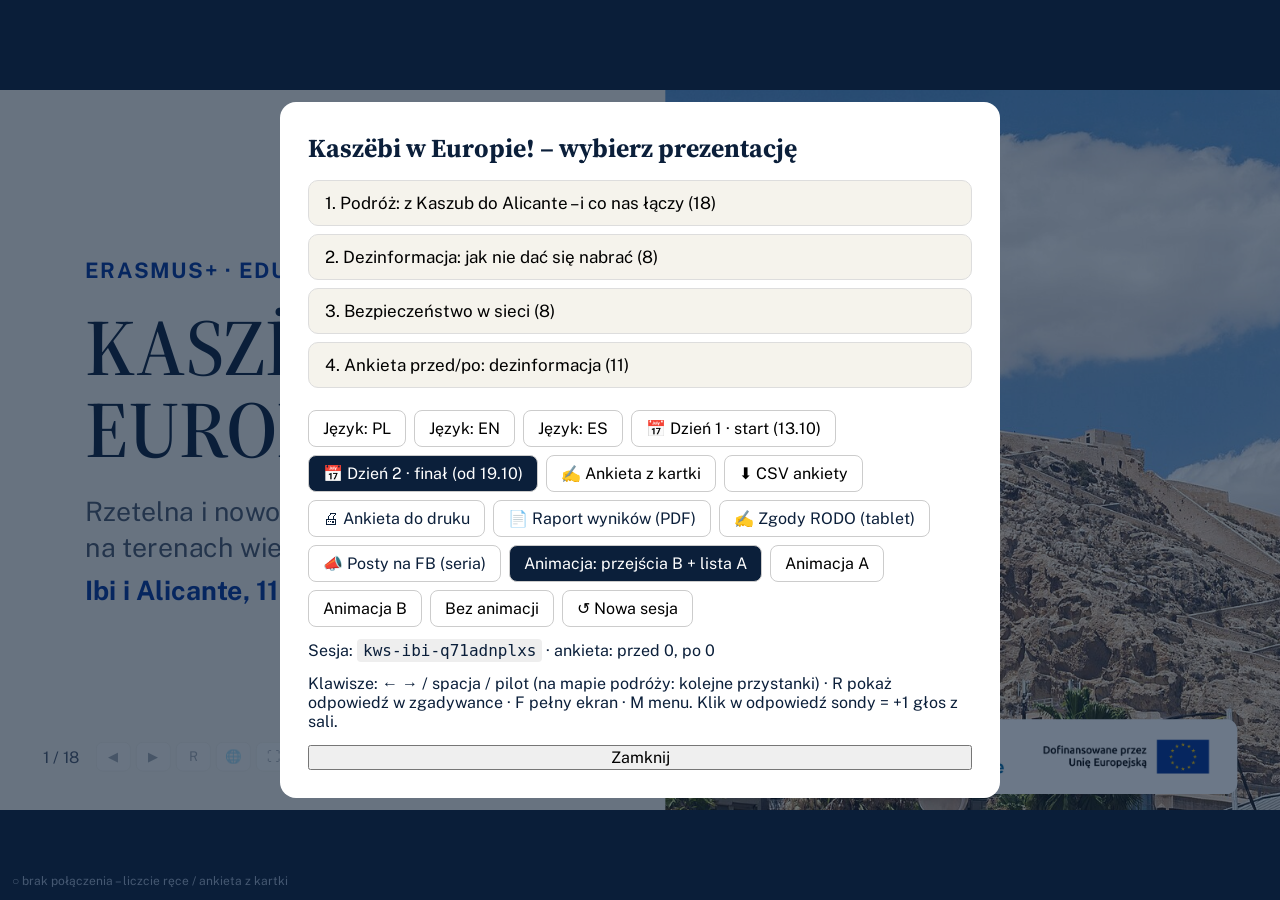
==== commit 10d93aab: "Facebook post shares the masked certificate, photos and text; shared stamp always on the PDF (v74) C" ====
--- a/index.html
+++ b/index.html
@@ -7,7 +7,7 @@
 <link rel="preconnect" href="https://fonts.googleapis.com">
 <link href="https://fonts.googleapis.com/css2?family=Public+Sans:wght@400;700&family=Source+Serif+4:wght@600&display=swap" rel="stylesheet">
 <link rel="stylesheet" href="vendor/maplibre-gl.css">
-<link rel="stylesheet" href="style.css?v=73">
+<link rel="stylesheet" href="style.css?v=74">
 </head>
 <body>
 <div id="viewport"></div>
@@ -19,11 +19,11 @@
 <div id="live"></div>
 <div id="menu"><div class="card" id="menucard"></div></div>
 <script src="qrcode.min.js"></script>
-<script src="data.js?v=73"></script>
-<script src="credits.js?v=73"></script>
+<script src="data.js?v=74"></script>
+<script src="credits.js?v=74"></script>
 <script src="vendor/maplibre-gl.js"></script>
-<script src="common.js?v=73"></script>
-<script src="maps.js?v=73"></script>
-<script src="app.js?v=73"></script>
+<script src="common.js?v=74"></script>
+<script src="maps.js?v=74"></script>
+<script src="app.js?v=74"></script>
 </body>
 </html>
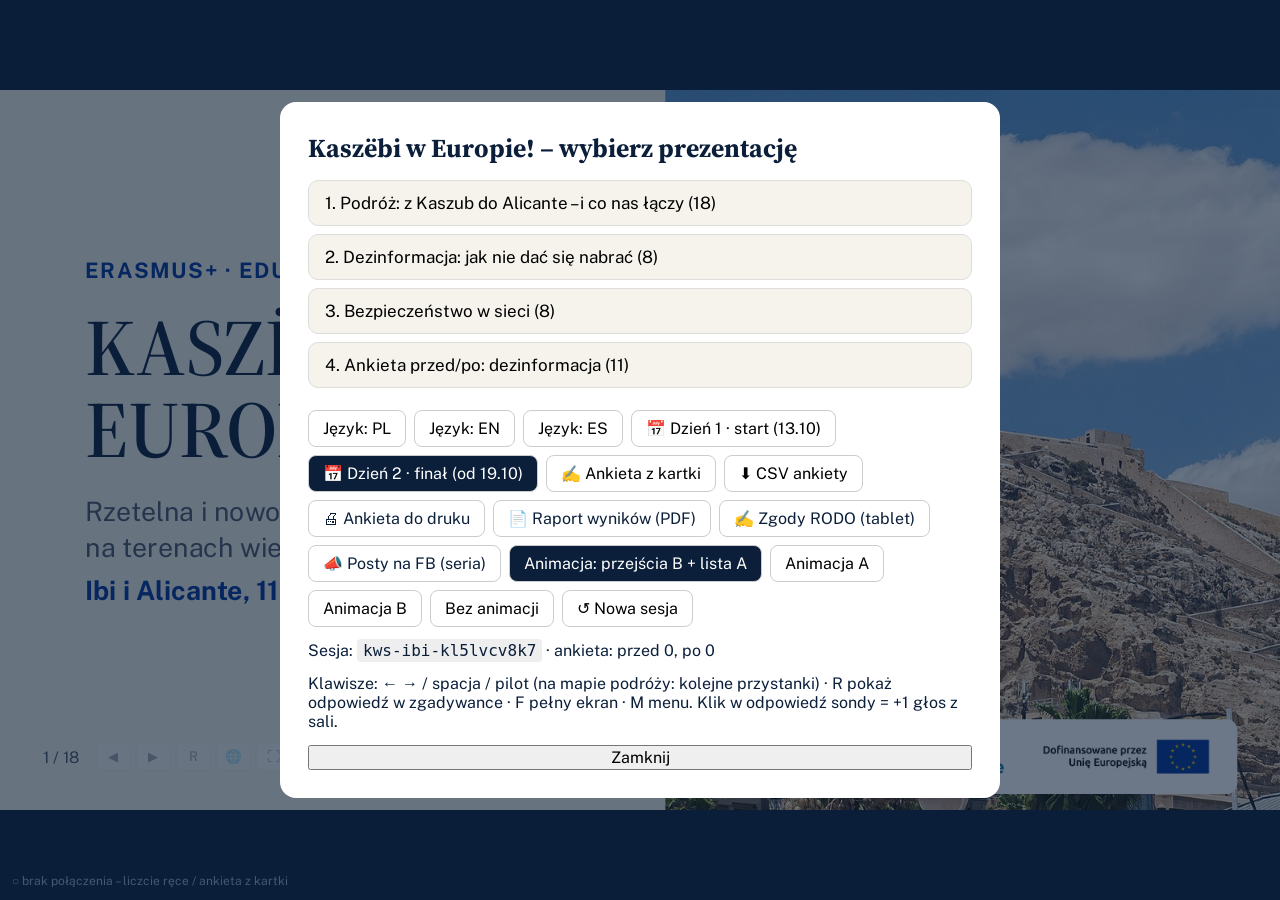
==== commit 375efd46: "feat: guided FB post (save masked cert, copy text, 3 steps); report pulls answers from live channel " ====
--- a/index.html
+++ b/index.html
@@ -7,7 +7,7 @@
 <link rel="preconnect" href="https://fonts.googleapis.com">
 <link href="https://fonts.googleapis.com/css2?family=Public+Sans:wght@400;700&family=Source+Serif+4:wght@600&display=swap" rel="stylesheet">
 <link rel="stylesheet" href="vendor/maplibre-gl.css">
-<link rel="stylesheet" href="style.css?v=74">
+<link rel="stylesheet" href="style.css?v=75">
 </head>
 <body>
 <div id="viewport"></div>
@@ -19,11 +19,11 @@
 <div id="live"></div>
 <div id="menu"><div class="card" id="menucard"></div></div>
 <script src="qrcode.min.js"></script>
-<script src="data.js?v=74"></script>
-<script src="credits.js?v=74"></script>
+<script src="data.js?v=75"></script>
+<script src="credits.js?v=75"></script>
 <script src="vendor/maplibre-gl.js"></script>
-<script src="common.js?v=74"></script>
-<script src="maps.js?v=74"></script>
-<script src="app.js?v=74"></script>
+<script src="common.js?v=75"></script>
+<script src="maps.js?v=75"></script>
+<script src="app.js?v=75"></script>
 </body>
 </html>
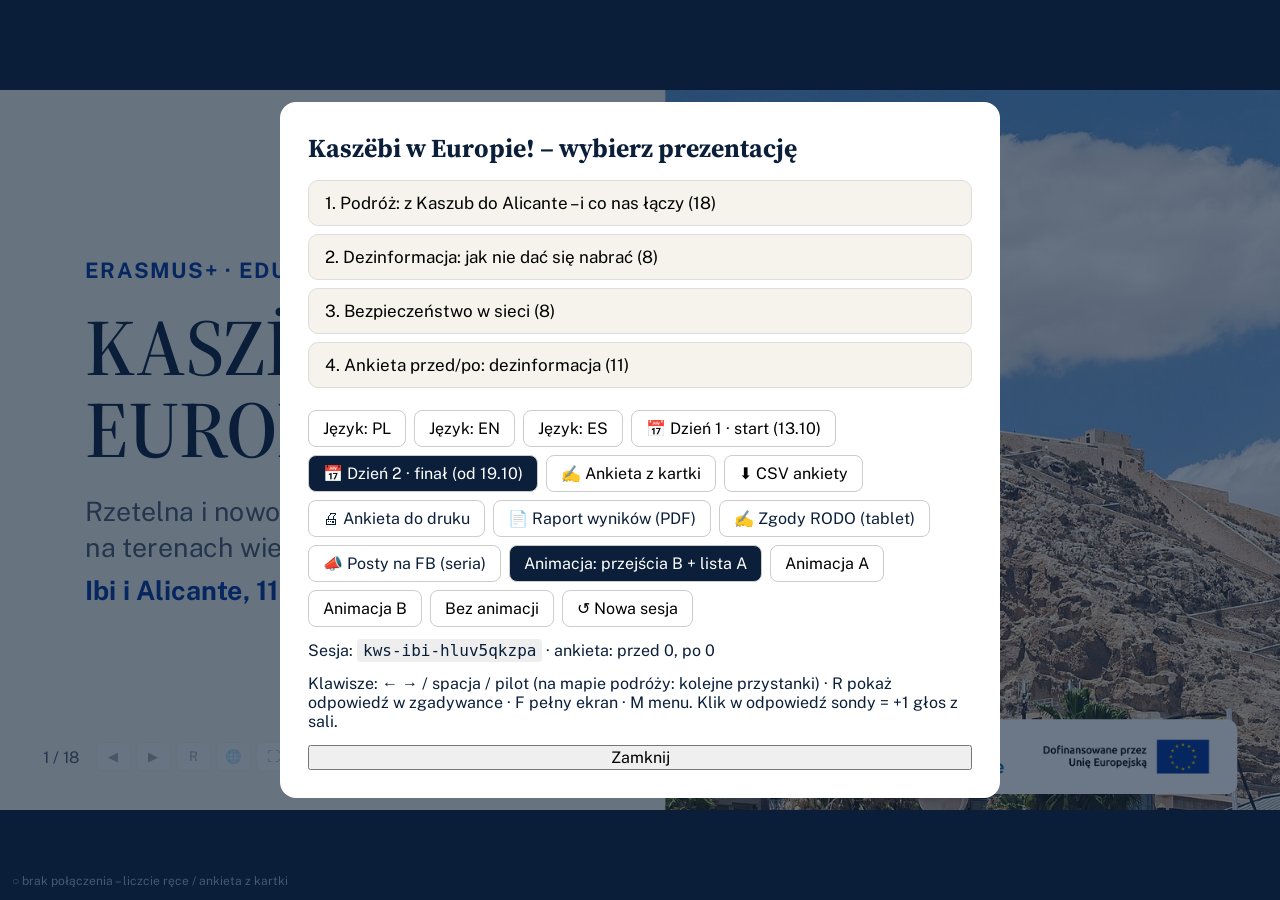
==== commit b2d4018e: "refactor: one survey module (survey.js) for presentation and report; phone answers were dropped by t" ====
--- a/index.html
+++ b/index.html
@@ -7,7 +7,7 @@
 <link rel="preconnect" href="https://fonts.googleapis.com">
 <link href="https://fonts.googleapis.com/css2?family=Public+Sans:wght@400;700&family=Source+Serif+4:wght@600&display=swap" rel="stylesheet">
 <link rel="stylesheet" href="vendor/maplibre-gl.css">
-<link rel="stylesheet" href="style.css?v=75">
+<link rel="stylesheet" href="style.css?v=76">
 </head>
 <body>
 <div id="viewport"></div>
@@ -19,11 +19,12 @@
 <div id="live"></div>
 <div id="menu"><div class="card" id="menucard"></div></div>
 <script src="qrcode.min.js"></script>
-<script src="data.js?v=75"></script>
-<script src="credits.js?v=75"></script>
+<script src="data.js?v=76"></script>
+<script src="credits.js?v=76"></script>
 <script src="vendor/maplibre-gl.js"></script>
-<script src="common.js?v=75"></script>
-<script src="maps.js?v=75"></script>
-<script src="app.js?v=75"></script>
+<script src="common.js?v=76"></script>
+<script src="survey.js?v=76"></script>
+<script src="maps.js?v=76"></script>
+<script src="app.js?v=76"></script>
 </body>
 </html>
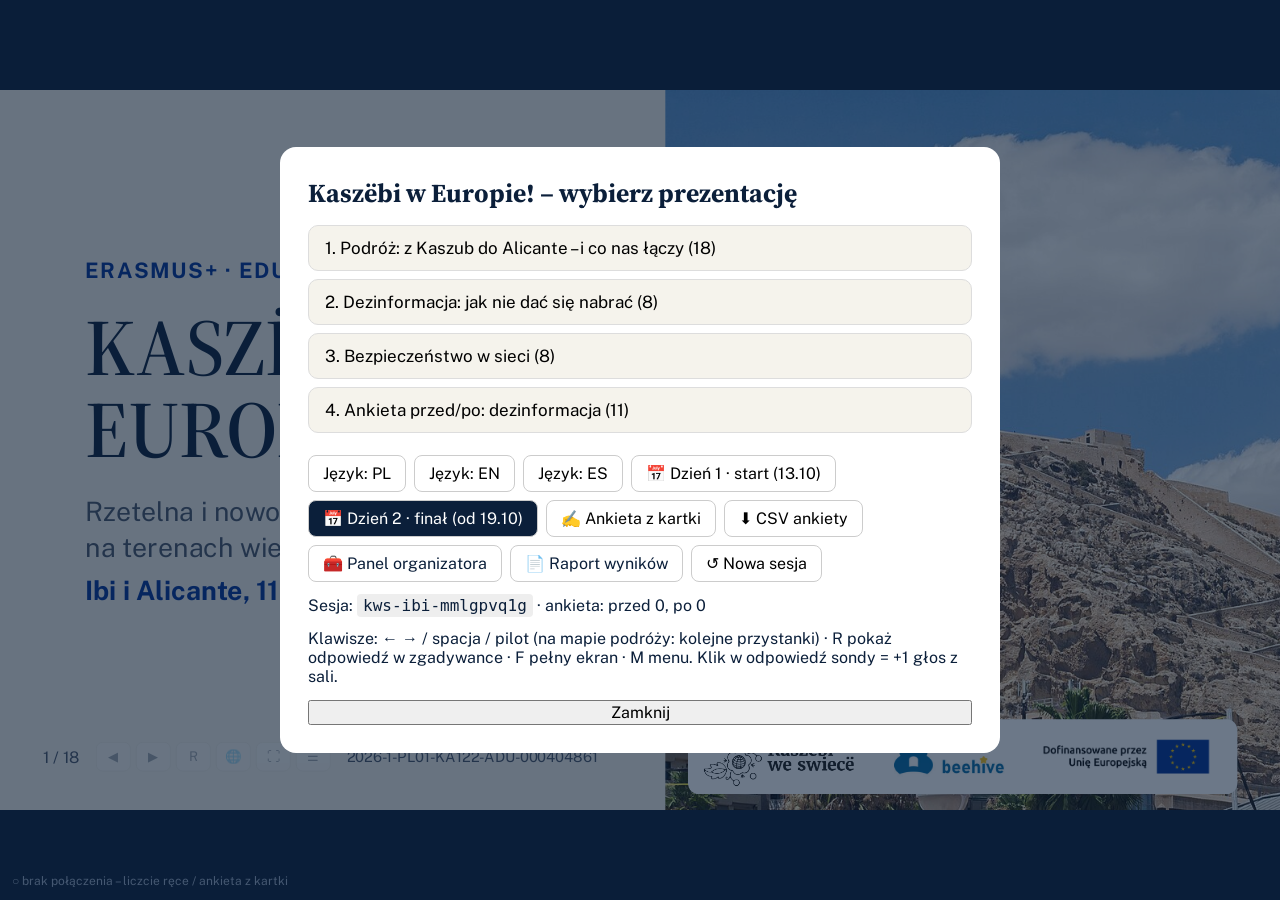
==== commit 56e60d87: "refactor: one organiser panel (hub + podglad + menu links), drop Google Sheet path, anim demo and an" ====
--- a/index.html
+++ b/index.html
@@ -7,7 +7,7 @@
 <link rel="preconnect" href="https://fonts.googleapis.com">
 <link href="https://fonts.googleapis.com/css2?family=Public+Sans:wght@400;700&family=Source+Serif+4:wght@600&display=swap" rel="stylesheet">
 <link rel="stylesheet" href="vendor/maplibre-gl.css">
-<link rel="stylesheet" href="style.css?v=76">
+<link rel="stylesheet" href="style.css?v=77">
 </head>
 <body>
 <div id="viewport"></div>
@@ -19,12 +19,12 @@
 <div id="live"></div>
 <div id="menu"><div class="card" id="menucard"></div></div>
 <script src="qrcode.min.js"></script>
-<script src="data.js?v=76"></script>
-<script src="credits.js?v=76"></script>
+<script src="data.js?v=77"></script>
+<script src="credits.js?v=77"></script>
 <script src="vendor/maplibre-gl.js"></script>
-<script src="common.js?v=76"></script>
-<script src="survey.js?v=76"></script>
-<script src="maps.js?v=76"></script>
-<script src="app.js?v=76"></script>
+<script src="common.js?v=77"></script>
+<script src="survey.js?v=77"></script>
+<script src="maps.js?v=77"></script>
+<script src="app.js?v=77"></script>
 </body>
 </html>
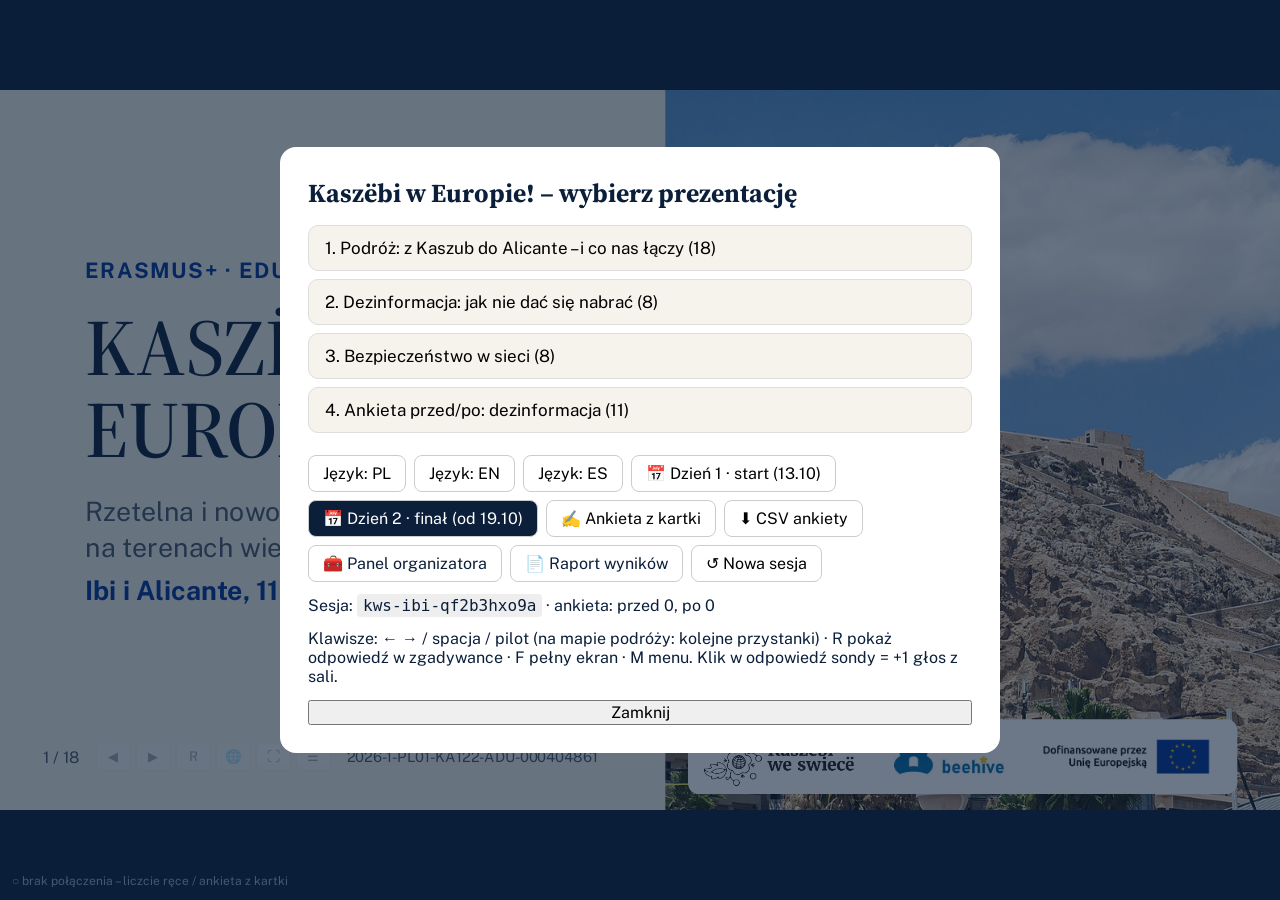
==== commit 76be8843: "Certificate: logos in a consent-style header (foundation + Blue Beehive left, EU right, navy rule) C" ====
--- a/index.html
+++ b/index.html
@@ -7,7 +7,7 @@
 <link rel="preconnect" href="https://fonts.googleapis.com">
 <link href="https://fonts.googleapis.com/css2?family=Public+Sans:wght@400;700&family=Source+Serif+4:wght@600&display=swap" rel="stylesheet">
 <link rel="stylesheet" href="vendor/maplibre-gl.css">
-<link rel="stylesheet" href="style.css?v=77">
+<link rel="stylesheet" href="style.css?v=78">
 </head>
 <body>
 <div id="viewport"></div>
@@ -19,12 +19,12 @@
 <div id="live"></div>
 <div id="menu"><div class="card" id="menucard"></div></div>
 <script src="qrcode.min.js"></script>
-<script src="data.js?v=77"></script>
-<script src="credits.js?v=77"></script>
+<script src="data.js?v=78"></script>
+<script src="credits.js?v=78"></script>
 <script src="vendor/maplibre-gl.js"></script>
-<script src="common.js?v=77"></script>
-<script src="survey.js?v=77"></script>
-<script src="maps.js?v=77"></script>
-<script src="app.js?v=77"></script>
+<script src="common.js?v=78"></script>
+<script src="survey.js?v=78"></script>
+<script src="maps.js?v=78"></script>
+<script src="app.js?v=78"></script>
 </body>
 </html>
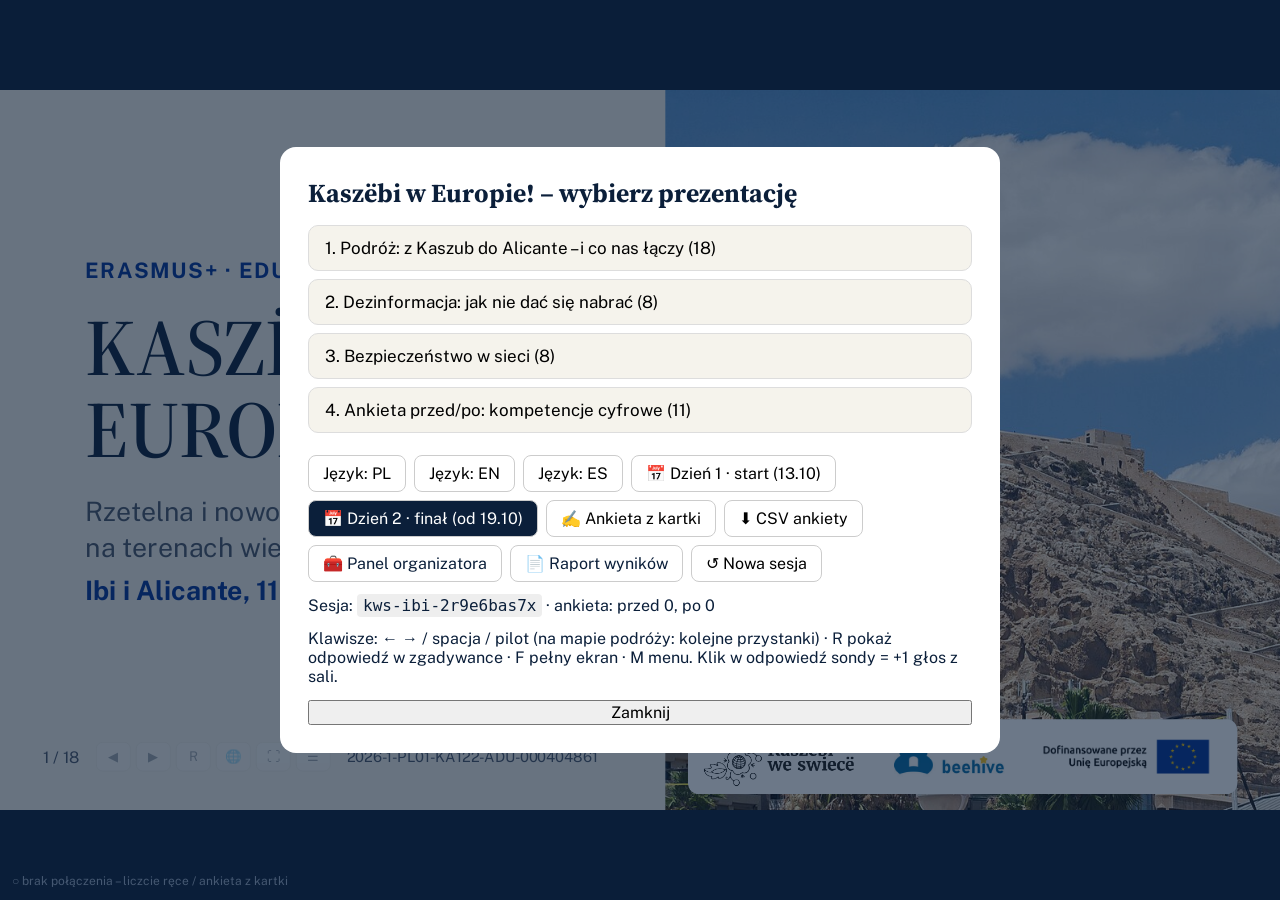
==== commit a3f3ec20: "Survey on digital skills and cybersecurity, fresh session; certificate logos back at the bottom, no " ====
--- a/index.html
+++ b/index.html
@@ -7,7 +7,7 @@
 <link rel="preconnect" href="https://fonts.googleapis.com">
 <link href="https://fonts.googleapis.com/css2?family=Public+Sans:wght@400;700&family=Source+Serif+4:wght@600&display=swap" rel="stylesheet">
 <link rel="stylesheet" href="vendor/maplibre-gl.css">
-<link rel="stylesheet" href="style.css?v=78">
+<link rel="stylesheet" href="style.css?v=79">
 </head>
 <body>
 <div id="viewport"></div>
@@ -19,12 +19,12 @@
 <div id="live"></div>
 <div id="menu"><div class="card" id="menucard"></div></div>
 <script src="qrcode.min.js"></script>
-<script src="data.js?v=78"></script>
-<script src="credits.js?v=78"></script>
+<script src="data.js?v=79"></script>
+<script src="credits.js?v=79"></script>
 <script src="vendor/maplibre-gl.js"></script>
-<script src="common.js?v=78"></script>
-<script src="survey.js?v=78"></script>
-<script src="maps.js?v=78"></script>
-<script src="app.js?v=78"></script>
+<script src="common.js?v=79"></script>
+<script src="survey.js?v=79"></script>
+<script src="maps.js?v=79"></script>
+<script src="app.js?v=79"></script>
 </body>
 </html>
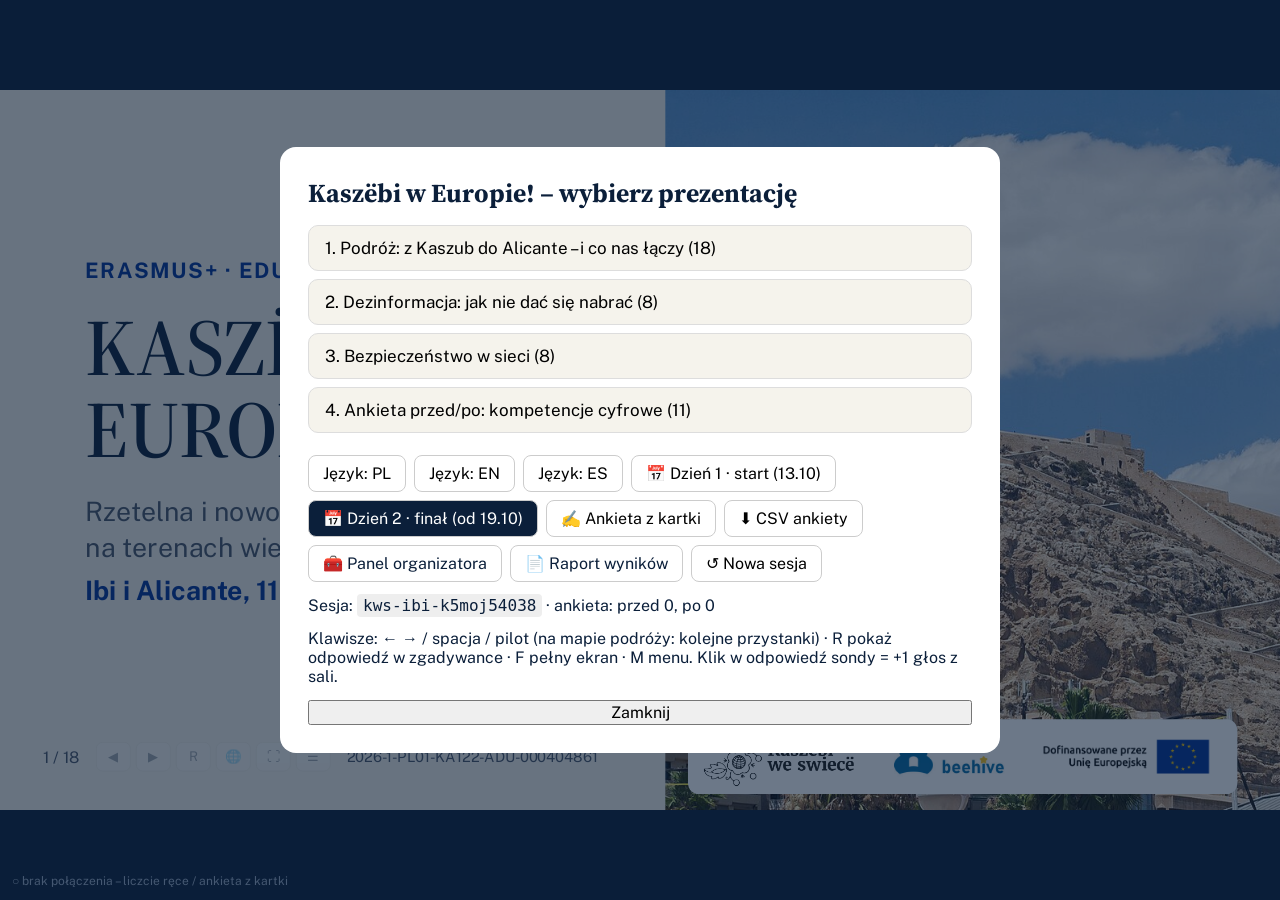
==== commit af863d16: "Printed certificate: logo row at the very bottom, under the project number Co-Authored-By: Claude Op" ====
--- a/index.html
+++ b/index.html
@@ -7,7 +7,7 @@
 <link rel="preconnect" href="https://fonts.googleapis.com">
 <link href="https://fonts.googleapis.com/css2?family=Public+Sans:wght@400;700&family=Source+Serif+4:wght@600&display=swap" rel="stylesheet">
 <link rel="stylesheet" href="vendor/maplibre-gl.css">
-<link rel="stylesheet" href="style.css?v=79">
+<link rel="stylesheet" href="style.css?v=80">
 </head>
 <body>
 <div id="viewport"></div>
@@ -19,12 +19,12 @@
 <div id="live"></div>
 <div id="menu"><div class="card" id="menucard"></div></div>
 <script src="qrcode.min.js"></script>
-<script src="data.js?v=79"></script>
-<script src="credits.js?v=79"></script>
+<script src="data.js?v=80"></script>
+<script src="credits.js?v=80"></script>
 <script src="vendor/maplibre-gl.js"></script>
-<script src="common.js?v=79"></script>
-<script src="survey.js?v=79"></script>
-<script src="maps.js?v=79"></script>
-<script src="app.js?v=79"></script>
+<script src="common.js?v=80"></script>
+<script src="survey.js?v=80"></script>
+<script src="maps.js?v=80"></script>
+<script src="app.js?v=80"></script>
 </body>
 </html>
